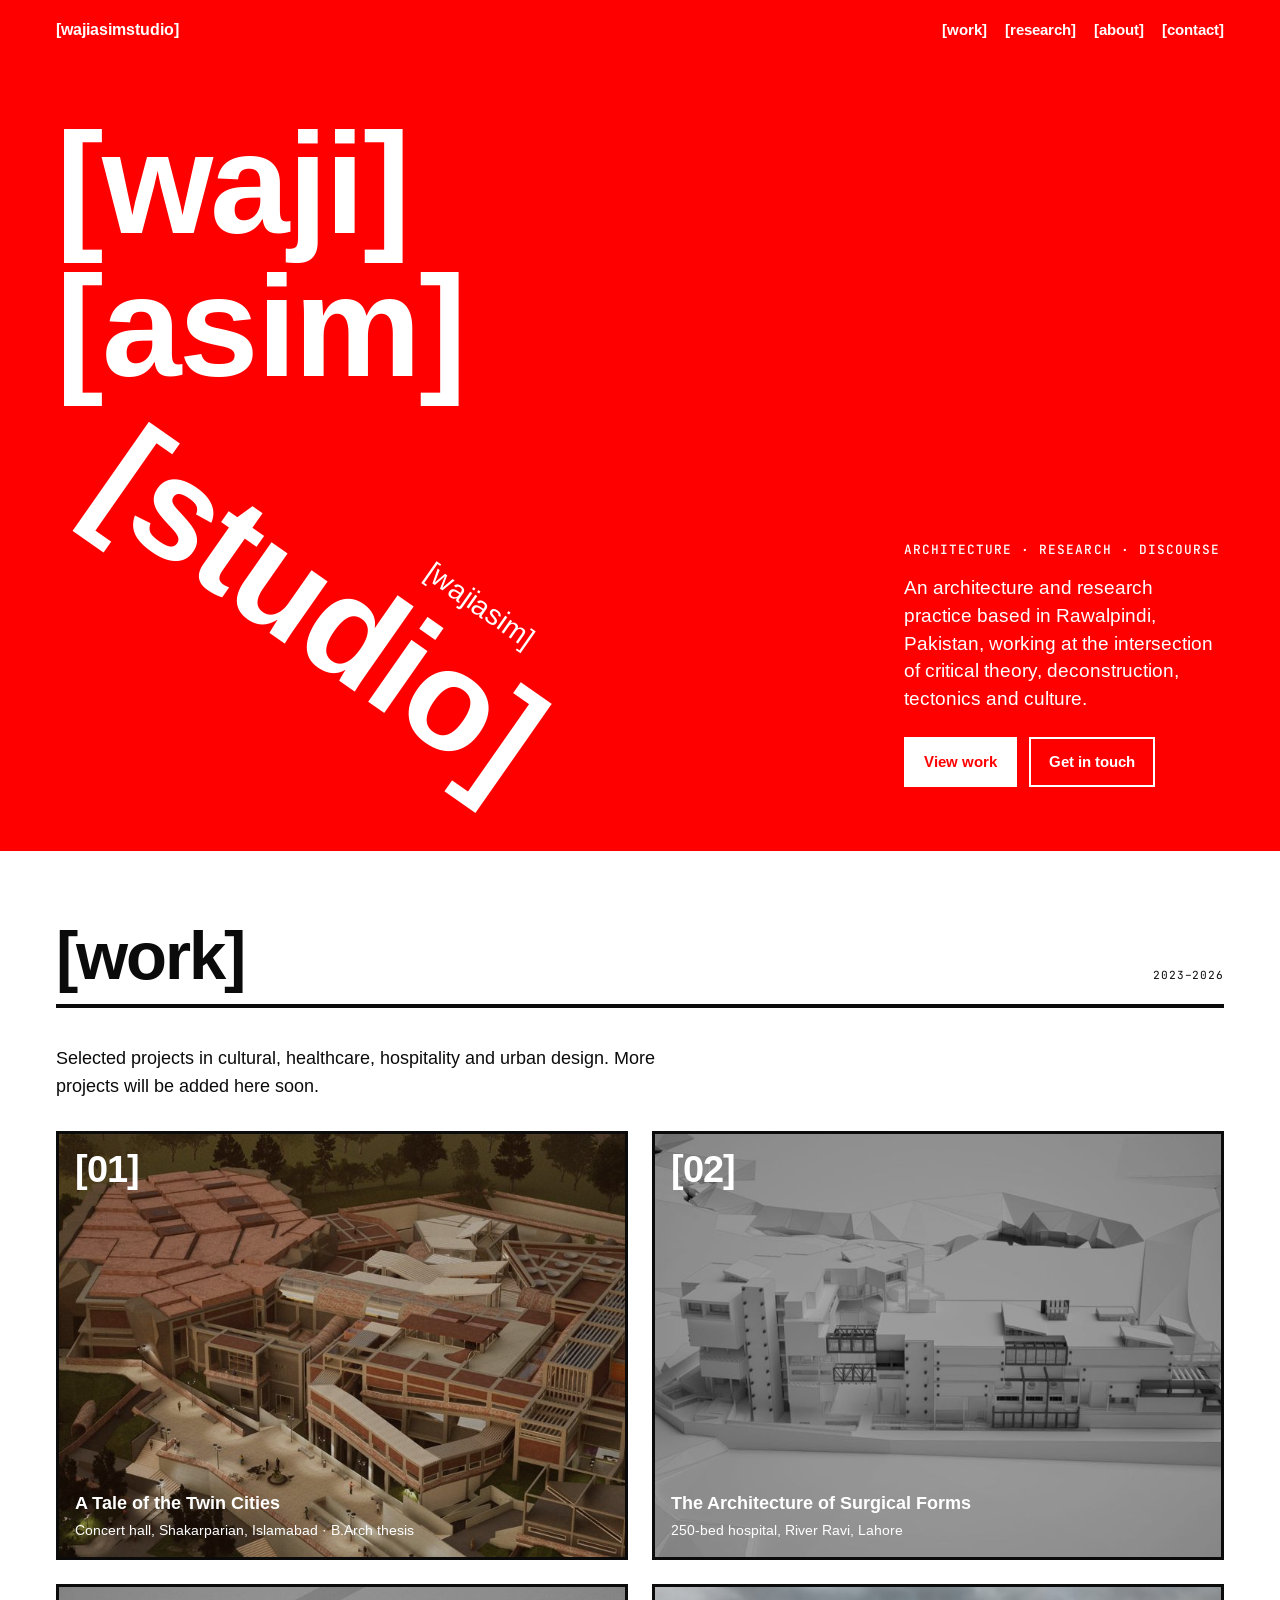
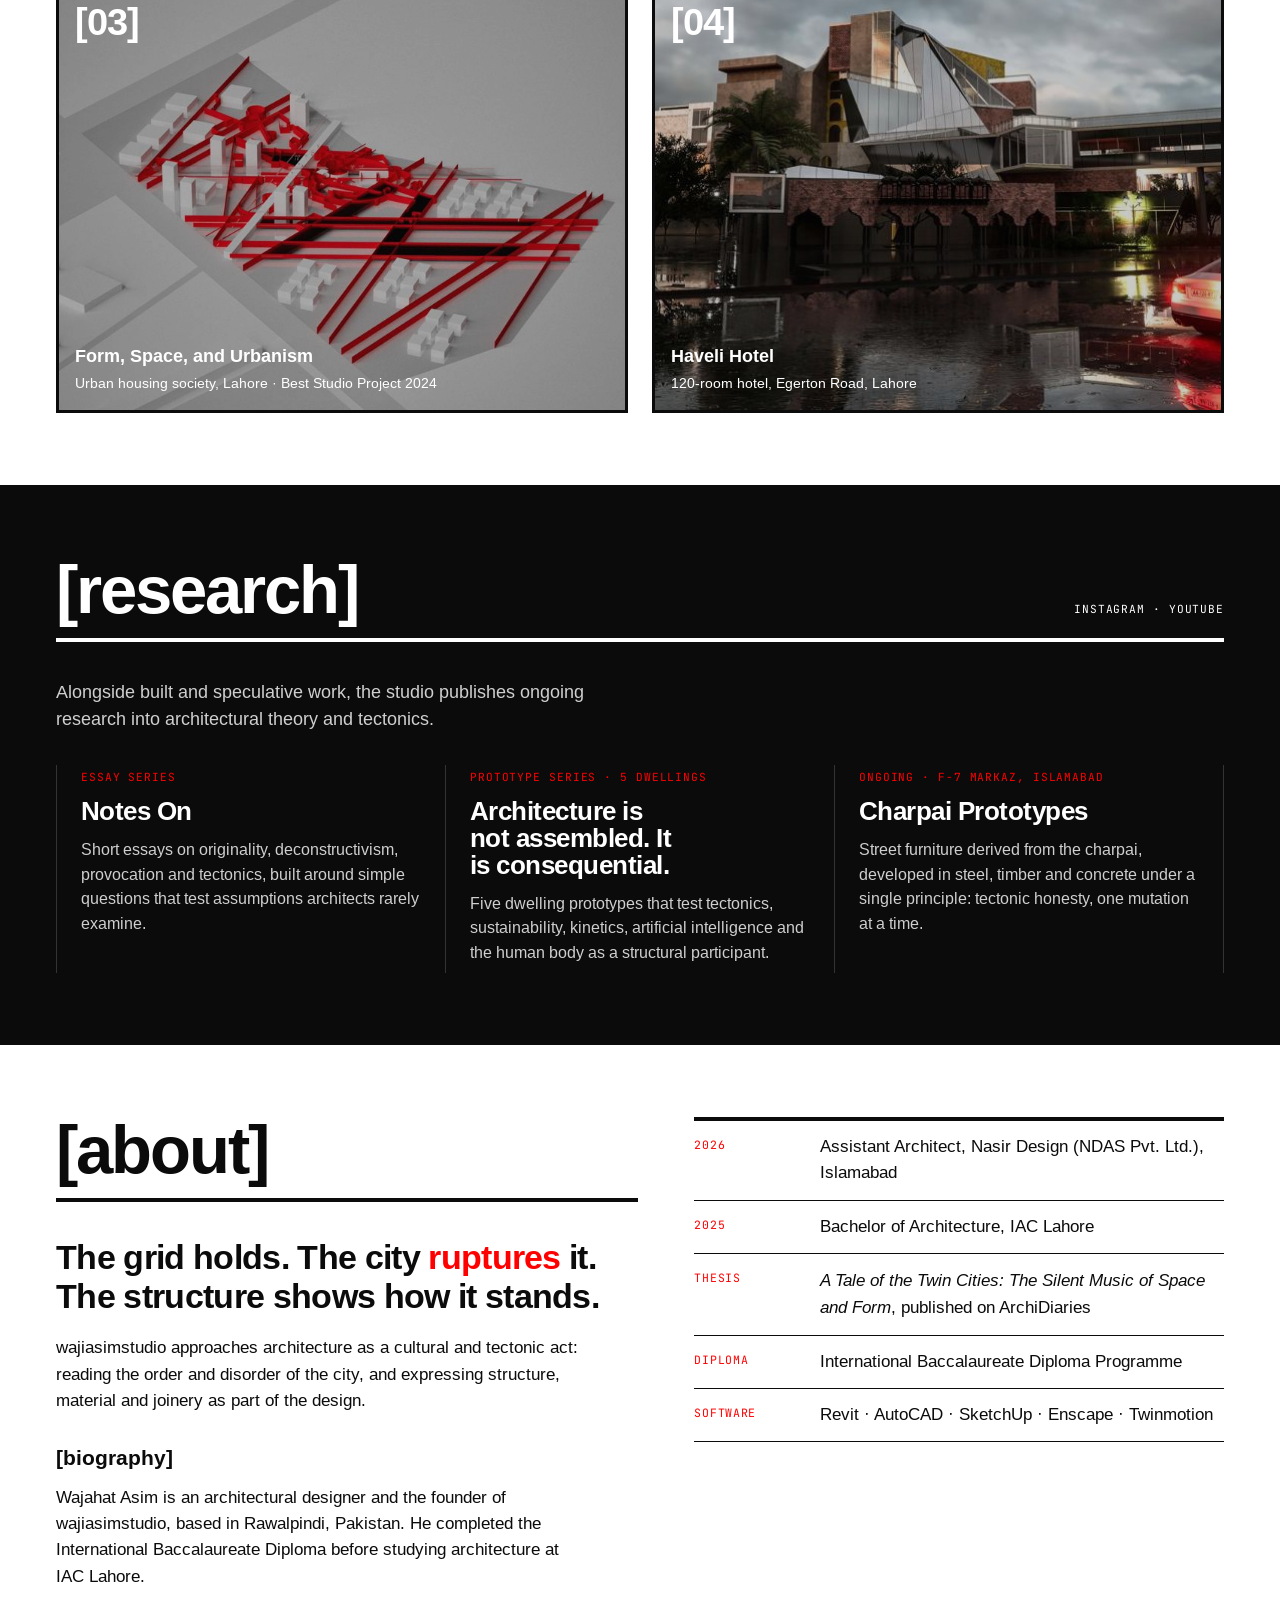
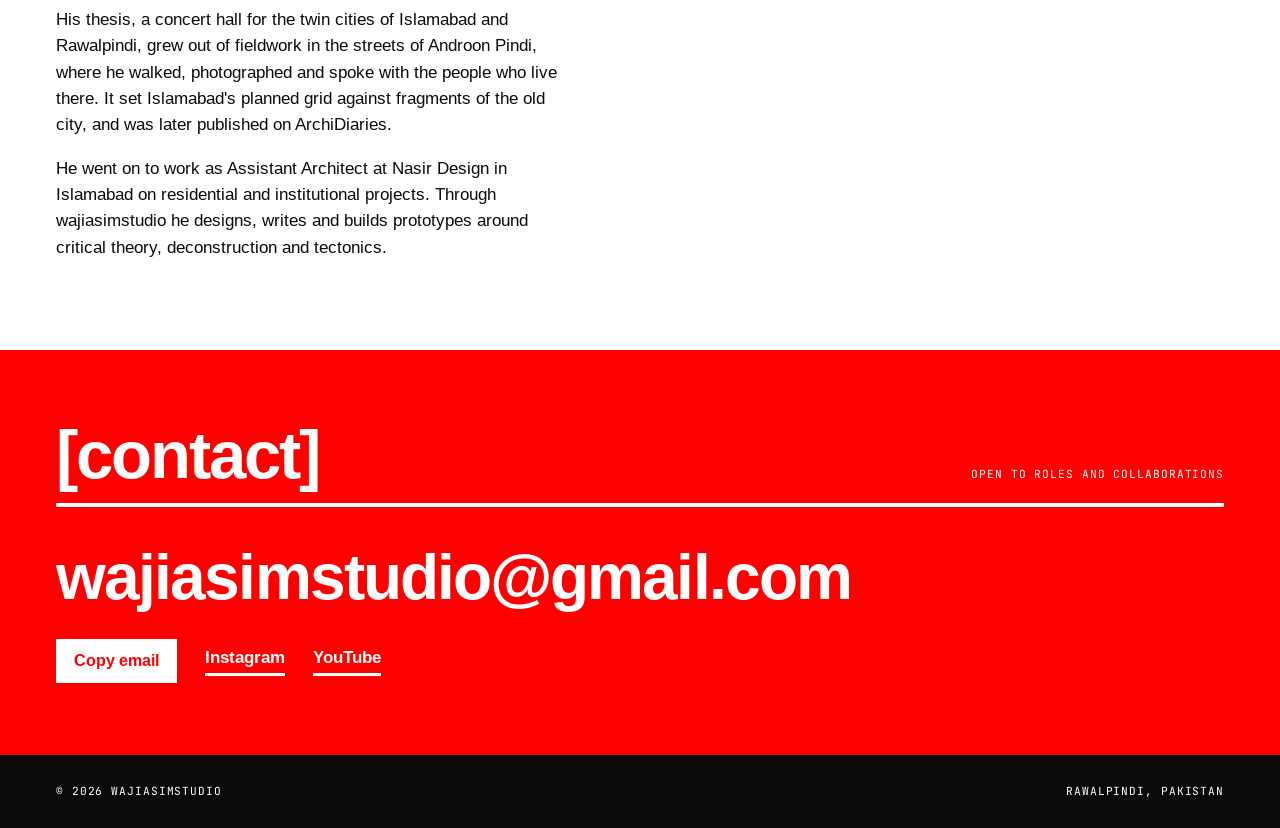
==== index.html @ 410aaf2e "Add hotel project page Co-Authored-By: Claude Opus 5.5 <noreply@anthropic.com> Claude-Session: https" ====
<!doctype html>
<html lang="en">
<head>
<meta charset="utf-8">
<meta name="viewport" content="width=device-width, initial-scale=1, viewport-fit=cover">
<meta name="description" content="wajiasimstudio is an architecture and research practice based in Rawalpindi, Pakistan, founded by architectural designer Wajahat Asim, working with critical theory, deconstruction, tectonics and culture.">
<meta property="og:title" content="wajiasimstudio">
<meta property="og:description" content="Architecture and research practice based in Rawalpindi, Pakistan.">
<link rel="icon" href="data:image/svg+xml,%3Csvg xmlns='http://www.w3.org/2000/svg' viewBox='0 0 64 64'%3E%3Ccircle cx='32' cy='32' r='32' fill='%23ff0000'/%3E%3Ctext x='32' y='41' font-family='Arial' font-weight='700' font-size='22' fill='white' text-anchor='middle'%3E[w]%3C/text%3E%3C/svg%3E">
<title>wajiasimstudio</title>
<link rel="preconnect" href="https://fonts.googleapis.com">
<link rel="preconnect" href="https://fonts.gstatic.com" crossorigin>
<link rel="stylesheet" href="https://fonts.googleapis.com/css2?family=Arimo:wght@400;700&family=JetBrains+Mono:wght@400;500&display=swap">
<style>
/* layout: the logo as a system — stacked bracketed words on solid red, one element rotated off the grid; white and black bands alternate below */
:root{
  --red:#ff0000; --white:#ffffff; --black:#0b0b0b; --grey:#6b6b6b; --line:#0b0b0b;
  --display:"Arimo","Helvetica Neue",Helvetica,Arial,sans-serif;
  --body:"Arimo","Helvetica Neue",Helvetica,Arial,sans-serif;
  --mono:"JetBrains Mono",ui-monospace,Menlo,Consolas,monospace;
  --tilt:38deg;
  color-scheme:light;
}
*{box-sizing:border-box}
html{scroll-behavior:smooth;background:var(--red)}
@media (prefers-reduced-motion:reduce){html{scroll-behavior:auto}}
body{background:var(--white);color:var(--black);font-family:var(--body);font-size:1.0625rem;line-height:1.55;overflow-x:clip}
.wrap{max-width:1200px;margin:0 auto;padding-left:max(16px,env(safe-area-inset-left,0px));padding-right:max(16px,env(safe-area-inset-right,0px))}
a{color:inherit}
a:focus-visible,button:focus-visible{outline:3px solid var(--black);outline-offset:3px}
.band-red a:focus-visible,.band-black a:focus-visible{outline-color:var(--white)}
.tag{font-family:var(--mono);font-size:.75rem;letter-spacing:.02em}

/* bands */
.band-red{background:var(--red);color:var(--white)}
.band-black{background:var(--black);color:var(--white)}
.band-white{background:var(--white);color:var(--black)}

/* nav */
.bar{display:flex;justify-content:space-between;align-items:center;gap:16px;padding-block:18px;flex-wrap:wrap}
.bar .mark{font-family:var(--display);font-weight:700;font-size:1rem;text-decoration:none}
nav{display:flex;gap:18px;flex-wrap:wrap}
nav a{font-family:var(--display);font-weight:700;font-size:.95rem;text-decoration:none}
nav a:hover{color:var(--black)}

/* hero = the logo, enlarged */
.hero{position:relative;padding-block:48px 40px;overflow:hidden}
.logo{margin:0;line-height:0}
.logo svg{width:clamp(240px,40vw,500px);height:auto;max-width:100%;display:block;overflow:visible}
.logo text{font-family:var(--display);font-weight:700;fill:var(--white)}
.logo .s{font-weight:400}
.logo .small{position:absolute;font-family:var(--display);font-weight:400;font-size:clamp(.8rem,2.2vw,1.4rem);letter-spacing:0;transform:rotate(var(--tilt));transform-origin:left top}
.hero-grid{display:grid;grid-template-columns:minmax(0,1fr) minmax(0,320px);gap:40px;align-items:end}
.hero-copy{font-size:1.15rem;line-height:1.45;max-width:30ch;padding-bottom:24px}
.hero-copy b{display:block;font-size:.8rem;font-family:var(--mono);font-weight:500;margin-bottom:12px}

/* section heads */
section{padding-block:72px}
.head{display:flex;justify-content:space-between;align-items:baseline;gap:16px;flex-wrap:wrap;border-bottom:4px solid currentColor;padding-bottom:14px;margin-bottom:36px}
.head h2{font-family:var(--display);font-weight:700;font-size:clamp(2.2rem,6vw,4.2rem);line-height:1;letter-spacing:-.03em;margin:0}
.head h2 em{font-style:normal;color:var(--red)}

/* work slots */
.slots{display:grid;grid-template-columns:repeat(2,minmax(0,1fr));gap:24px}
.slot{aspect-ratio:4/3;max-width:100%;border:3px solid var(--black);display:flex;flex-direction:column;justify-content:space-between;padding:16px;position:relative;overflow:hidden}
.slot .n{font-family:var(--display);font-weight:700;font-size:2.4rem;line-height:1;letter-spacing:-.03em}
.slot .r{position:absolute;right:-30px;top:40%;transform:rotate(var(--tilt));font-family:var(--display);font-weight:700;color:var(--red);font-size:1.4rem;white-space:nowrap}
.slot:hover{background:var(--red);color:var(--white);border-color:var(--red)}
.slot:hover .r{color:var(--white)}

/* research */
.notes{display:grid;grid-template-columns:repeat(3,minmax(0,1fr));gap:0;border-left:1px solid #333}
.note{padding:4px 24px 8px;border-right:1px solid #333;display:flex;flex-direction:column;gap:12px;min-width:0}
.note .tag{color:var(--red)}
.note h3{font-family:var(--display);font-weight:700;font-size:1.6rem;line-height:1.05;letter-spacing:-.02em;margin:0;text-wrap:balance}
.note p{margin:0;color:#cfcfcf;font-size:1rem;max-width:40ch}

/* about */
.about{display:grid;grid-template-columns:minmax(0,1.1fr) minmax(0,1fr);gap:56px}
.about .lead{font-family:var(--display);font-weight:700;font-size:clamp(1.5rem,3vw,2.1rem);line-height:1.15;letter-spacing:-.02em;margin:0 0 20px;text-wrap:balance}
.about .lead em{font-style:normal;color:var(--red)}
.about p{margin:0 0 1em;max-width:58ch}
.cv{border-top:4px solid var(--black)}
.side{display:flex;flex-direction:column;gap:32px;min-width:0}
.portrait{margin:0;position:relative;aspect-ratio:4/5;max-width:100%;background:#e9e9e9;border:3px solid var(--black);overflow:hidden;display:flex;align-items:flex-end;padding:14px}
.portrait img{position:absolute;inset:0;width:100%;height:100%;object-fit:cover;filter:grayscale(1) contrast(1.08)}
.portrait figcaption{position:relative;font-family:var(--display);font-weight:700;background:var(--red);color:var(--white);padding:4px 8px}
.bio h3{font-family:var(--display);font-weight:700;font-size:1.3rem;margin:28px 0 10px}
.cv div{display:grid;grid-template-columns:110px minmax(0,1fr);gap:16px;padding-block:13px;border-bottom:1px solid var(--black)}
.cv span:first-child{font-family:var(--mono);font-size:.78rem;color:var(--red);padding-top:2px;font-variant-numeric:tabular-nums}

/* contact */
.email{display:block;font-family:var(--display);font-weight:700;font-size:clamp(1.5rem,5.4vw,4rem);letter-spacing:-.03em;line-height:1.05;overflow-wrap:anywhere;user-select:all;margin-bottom:28px}
.row{display:flex;flex-wrap:wrap;gap:16px 28px;align-items:center}
button.copy{font-family:var(--display);font-weight:700;font-size:1rem;background:var(--white);color:var(--red);border:0;padding:12px 18px;cursor:pointer}
button.copy:hover{background:var(--black);color:var(--white)}
.row a{font-family:var(--display);font-weight:700;font-size:1.05rem;text-decoration:none;border-bottom:3px solid var(--white);padding-bottom:2px}
.row a:hover{border-color:var(--black)}

footer{padding-block:28px}
footer .wrap{display:flex;justify-content:space-between;gap:16px;flex-wrap:wrap}

@media (max-width:820px){
  .hero{padding-block:32px 32px}
  .hero-grid{grid-template-columns:1fr;gap:56px}
  .slots,.notes,.about{grid-template-columns:1fr}
  .notes{border-left:0}
  .note{border-right:0;border-top:1px solid #333;padding:22px 0}
  section{padding-block:56px}
}

/* professional pass */
.tag{text-transform:uppercase;letter-spacing:.08em;font-size:.7rem}
.hero-copy{font-size:1.2rem;max-width:32ch}
.hero-copy b{margin-bottom:14px}
.cta{display:flex;gap:12px;flex-wrap:wrap;margin-top:24px}
.btn{font-family:var(--display);font-weight:700;font-size:.95rem;text-decoration:none;padding:12px 18px;border:2px solid var(--white)}
.btn.solid{background:var(--white);color:var(--red)}
.btn:hover{background:var(--black);border-color:var(--black);color:var(--white)}
.slot .t{font-family:var(--display);font-weight:700;font-size:1.1rem}
.intro{max-width:60ch;margin:0 0 32px;font-size:1.1rem}
.band-black .intro{color:#cfcfcf}
.cv span:first-child{text-transform:uppercase;letter-spacing:.06em;font-size:.72rem}
.slot.proj{text-decoration:none;color:var(--white);border-color:var(--black);background:var(--black)}
.slot.proj img{position:absolute;inset:0;width:100%;height:100%;object-fit:cover;opacity:.78;transition:opacity .2s}
.slot.proj .n,.slot.proj .t{position:relative}
.slot.proj .t small{display:block;font-weight:400;font-size:.85rem;margin-top:4px}
.slot.proj:hover{background:var(--red);border-color:var(--red)}
.slot.proj:hover img{opacity:.35}
</style>
<style>body{margin:0}</style>
</head>
<body>


<div class="band-red">
  <div class="wrap bar">
    <a class="mark" href="#top">[wajiasimstudio]</a>
    <nav>
      <a href="#work">[work]</a>
      <a href="#research">[research]</a>
      <a href="#about">[about]</a>
      <a href="#contact">[contact]</a>
    </nav>
  </div>

  <header class="wrap hero" id="top">
    <div class="hero-grid">
      <h1 class="logo" aria-label="wajiasimstudio">
        <svg viewBox="0 0 420 590" aria-hidden="true">
          <text x="0" y="104" font-size="120" letter-spacing="-2">[waji]</text>
          <text x="0" y="224" font-size="120" letter-spacing="-2">[asim]</text>
          <g transform="translate(80 248) rotate(35)">
            <text x="0" y="100" font-size="120" letter-spacing="-2">[studio]</text>
            <text class="s" x="270" y="-12" font-size="24">[wajiasim]</text>
          </g>
        </svg>
      </h1>
      <div class="hero-copy">
        <b class="tag">Architecture · Research · Discourse</b>
        An architecture and research practice based in Rawalpindi, Pakistan, working at the intersection of critical theory, deconstruction, tectonics and culture.
        <div class="cta">
          <a class="btn solid" href="#work">View work</a>
          <a class="btn" href="#contact">Get in touch</a>
        </div>
      </div>
    </div>
  </header>
</div>

<main>
  <section id="work" class="band-white">
    <div class="wrap">
      <div class="head"><h2>[work]</h2><span class="tag">2023–2026</span></div>
      <p class="intro">Selected projects in cultural, healthcare, hospitality and urban design. More projects will be added here soon.</p>
      <div class="slots">
        <a class="slot proj" href="concert-hall/"><img src="concert-hall/img/thumb.jpg" alt="" loading="lazy"><span class="n">[01]</span><span class="t">A Tale of the Twin Cities<small>Concert hall, Shakarparian, Islamabad · B.Arch thesis</small></span></a>
        <a class="slot proj" href="hospital/"><img src="hospital/img/thumb.jpg" alt="" loading="lazy"><span class="n">[02]</span><span class="t">The Architecture of Surgical Forms<small>250-bed hospital, River Ravi, Lahore</small></span></a>
        <a class="slot proj" href="urban/"><img src="urban/img/thumb.jpg" alt="" loading="lazy"><span class="n">[03]</span><span class="t">Form, Space, and Urbanism<small>Urban housing society, Lahore · Best Studio Project 2024</small></span></a>
        <a class="slot proj" href="hotel/"><img src="hotel/img/thumb.jpg" alt="" loading="lazy"><span class="n">[04]</span><span class="t">Haveli Hotel<small>120-room hotel, Egerton Road, Lahore</small></span></a>
      </div>
    </div>
  </section>

  <section id="research" class="band-black">
    <div class="wrap">
      <div class="head"><h2>[research]</h2><span class="tag">Instagram · YouTube</span></div>
      <p class="intro">Alongside built and speculative work, the studio publishes ongoing research into architectural theory and tectonics.</p>
      <div class="notes">
        <div class="note">
          <span class="tag">Essay series</span>
          <h3>Notes On</h3>
          <p>Short essays on originality, deconstructivism, provocation and tectonics, built around simple questions that test assumptions architects rarely examine.</p>
        </div>
        <div class="note">
          <span class="tag">Prototype series · 5 dwellings</span>
          <h3>Architecture is not assembled. It is consequential.</h3>
          <p>Five dwelling prototypes that test tectonics, sustainability, kinetics, artificial intelligence and the human body as a structural participant.</p>
        </div>
        <div class="note">
          <span class="tag">Ongoing · F-7 Markaz, Islamabad</span>
          <h3>Charpai Prototypes</h3>
          <p>Street furniture derived from the charpai, developed in steel, timber and concrete under a single principle: tectonic honesty, one mutation at a time.</p>
        </div>
      </div>
    </div>
  </section>

  <section id="about" class="band-white">
    <div class="wrap about">
      <div>
        <div class="head"><h2>[about]</h2></div>
        <p class="lead">The grid holds. The city <em>ruptures</em> it. The structure shows how it stands.</p>
        <p>wajiasimstudio approaches architecture as a cultural and tectonic act: reading the order and disorder of the city, and expressing structure, material and joinery as part of the design.</p>
        <div class="bio">
          <h3>[biography]</h3>
          <p>Wajahat Asim is an architectural designer and the founder of wajiasimstudio, based in Rawalpindi, Pakistan. He completed the International Baccalaureate Diploma before studying architecture at IAC Lahore.</p>
          <p>His thesis, a concert hall for the twin cities of Islamabad and Rawalpindi, grew out of fieldwork in the streets of Androon Pindi, where he walked, photographed and spoke with the people who live there. It set Islamabad's planned grid against fragments of the old city, and was later published on ArchiDiaries.</p>
          <p>He went on to work as Assistant Architect at Nasir Design in Islamabad on residential and institutional projects. Through wajiasimstudio he designs, writes and builds prototypes around critical theory, deconstruction and tectonics.</p>
        </div>
      </div>
      <div class="side">
      <div class="cv">
        <div><span>2026</span><span>Assistant Architect, Nasir Design (NDAS Pvt. Ltd.), Islamabad</span></div>
        <div><span>2025</span><span>Bachelor of Architecture, IAC Lahore</span></div>
        <div><span>Thesis</span><span><i>A Tale of the Twin Cities: The Silent Music of Space and Form</i>, published on ArchiDiaries</span></div>
        <div><span>Diploma</span><span>International Baccalaureate Diploma Programme</span></div>
        <div><span>Software</span><span>Revit · AutoCAD · SketchUp · Enscape · Twinmotion</span></div>
      </div>
      </div>
    </div>
  </section>

  <section id="contact" class="band-red">
    <div class="wrap">
      <div class="head"><h2>[contact]</h2><span class="tag">Open to roles and collaborations</span></div>
      <span class="email" id="email">wajiasimstudio@gmail.com</span>
      <div class="row">
        <button class="copy" id="copyBtn" type="button">Copy email</button>
        <a href="https://www.instagram.com/wajiasimstudio" target="_blank" rel="noopener">Instagram</a>
        <a href="https://www.youtube.com/@wajiasimstudio" target="_blank" rel="noopener">YouTube</a>
      </div>
    </div>
  </section>
</main>

<footer class="band-black">
  <div class="wrap"><span class="tag">© 2026 wajiasimstudio</span><span class="tag">Rawalpindi, Pakistan</span></div>
</footer>

<script>
document.getElementById('copyBtn').addEventListener('click', function () {
  var btn = this, el = document.getElementById('email');
  function done(){ btn.textContent = 'Copied'; setTimeout(function(){ btn.textContent = 'Copy email'; }, 1600); }
  function fallback(){
    var r = document.createRange(); r.selectNodeContents(el);
    var s = window.getSelection(); s.removeAllRanges(); s.addRange(r);
    btn.textContent = 'Selected, press copy';
  }
  try { navigator.clipboard.writeText(el.textContent).then(done, fallback); } catch (e) { fallback(); }
});
</script>

</body>
</html>
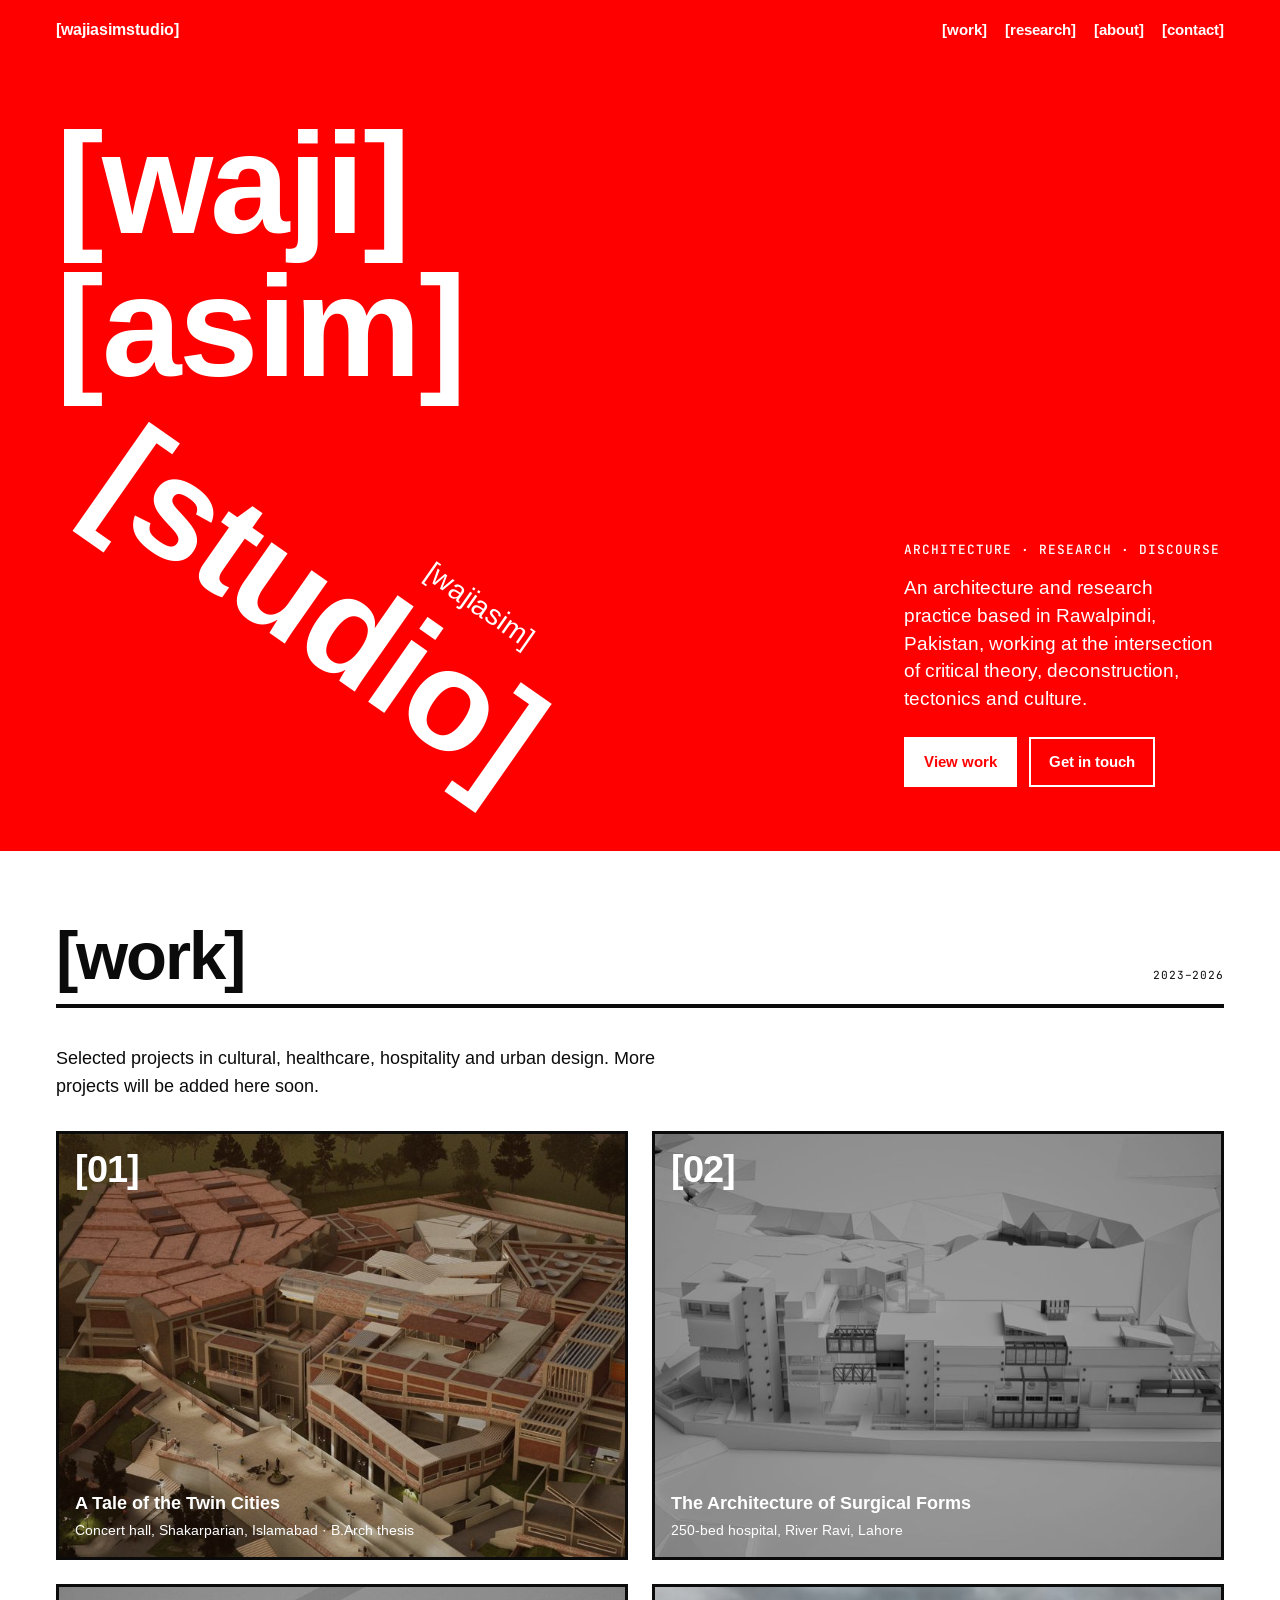
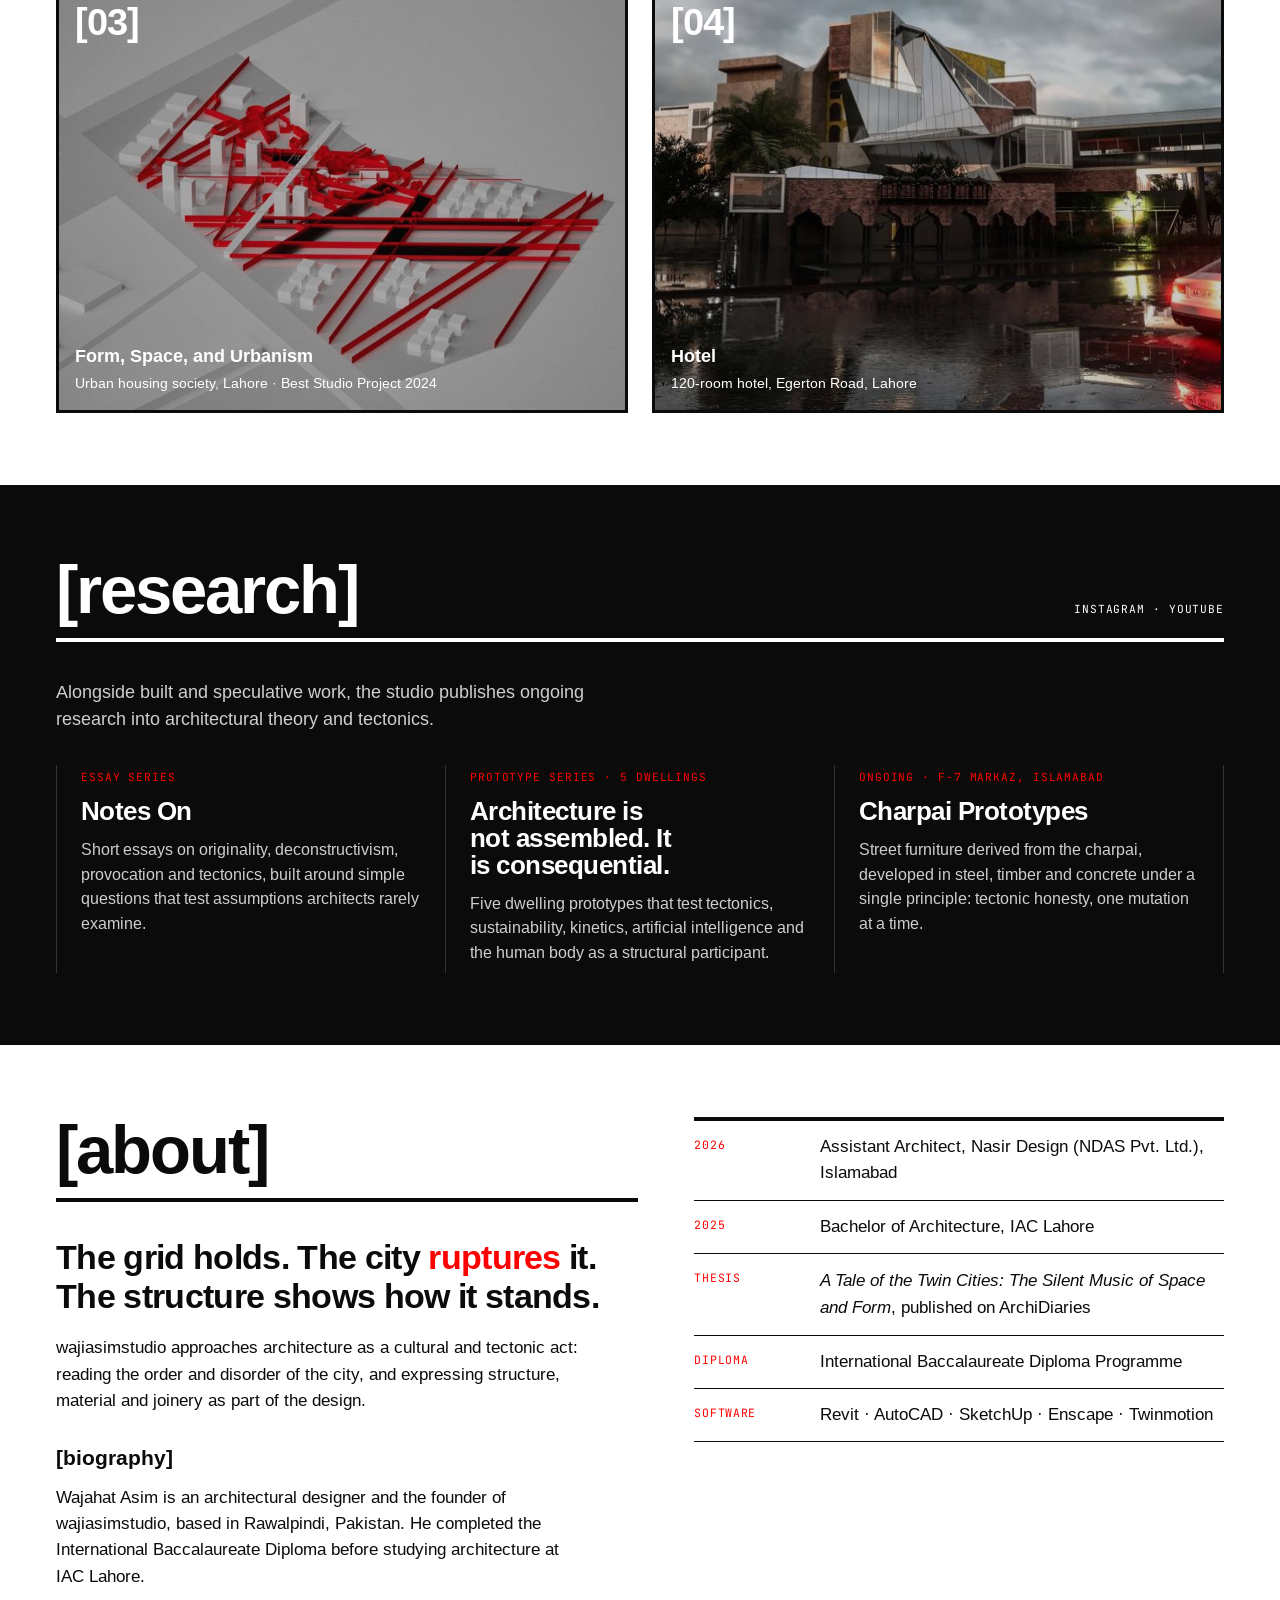
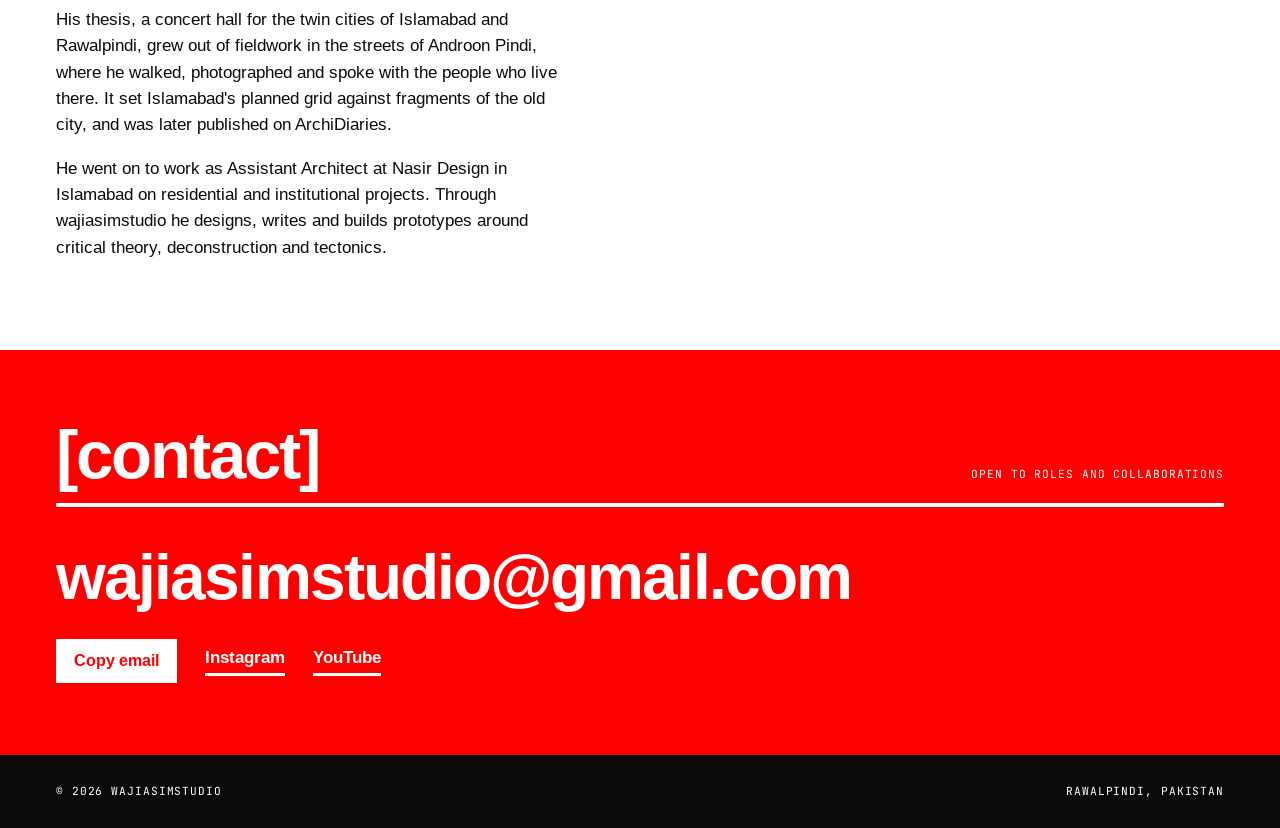
==== commit 661ffd66: "Rename hotel project to Hotel Co-Authored-By: Claude Opus 5.5 <noreply@anthropic.com> Claude-Session" ====
--- a/index.html
+++ b/index.html
@@ -177,7 +177,7 @@
         <a class="slot proj" href="concert-hall/"><img src="concert-hall/img/thumb.jpg" alt="" loading="lazy"><span class="n">[01]</span><span class="t">A Tale of the Twin Cities<small>Concert hall, Shakarparian, Islamabad · B.Arch thesis</small></span></a>
         <a class="slot proj" href="hospital/"><img src="hospital/img/thumb.jpg" alt="" loading="lazy"><span class="n">[02]</span><span class="t">The Architecture of Surgical Forms<small>250-bed hospital, River Ravi, Lahore</small></span></a>
         <a class="slot proj" href="urban/"><img src="urban/img/thumb.jpg" alt="" loading="lazy"><span class="n">[03]</span><span class="t">Form, Space, and Urbanism<small>Urban housing society, Lahore · Best Studio Project 2024</small></span></a>
-        <a class="slot proj" href="hotel/"><img src="hotel/img/thumb.jpg" alt="" loading="lazy"><span class="n">[04]</span><span class="t">Haveli Hotel<small>120-room hotel, Egerton Road, Lahore</small></span></a>
+        <a class="slot proj" href="hotel/"><img src="hotel/img/thumb.jpg" alt="" loading="lazy"><span class="n">[04]</span><span class="t">Hotel<small>120-room hotel, Egerton Road, Lahore</small></span></a>
       </div>
     </div>
   </section>
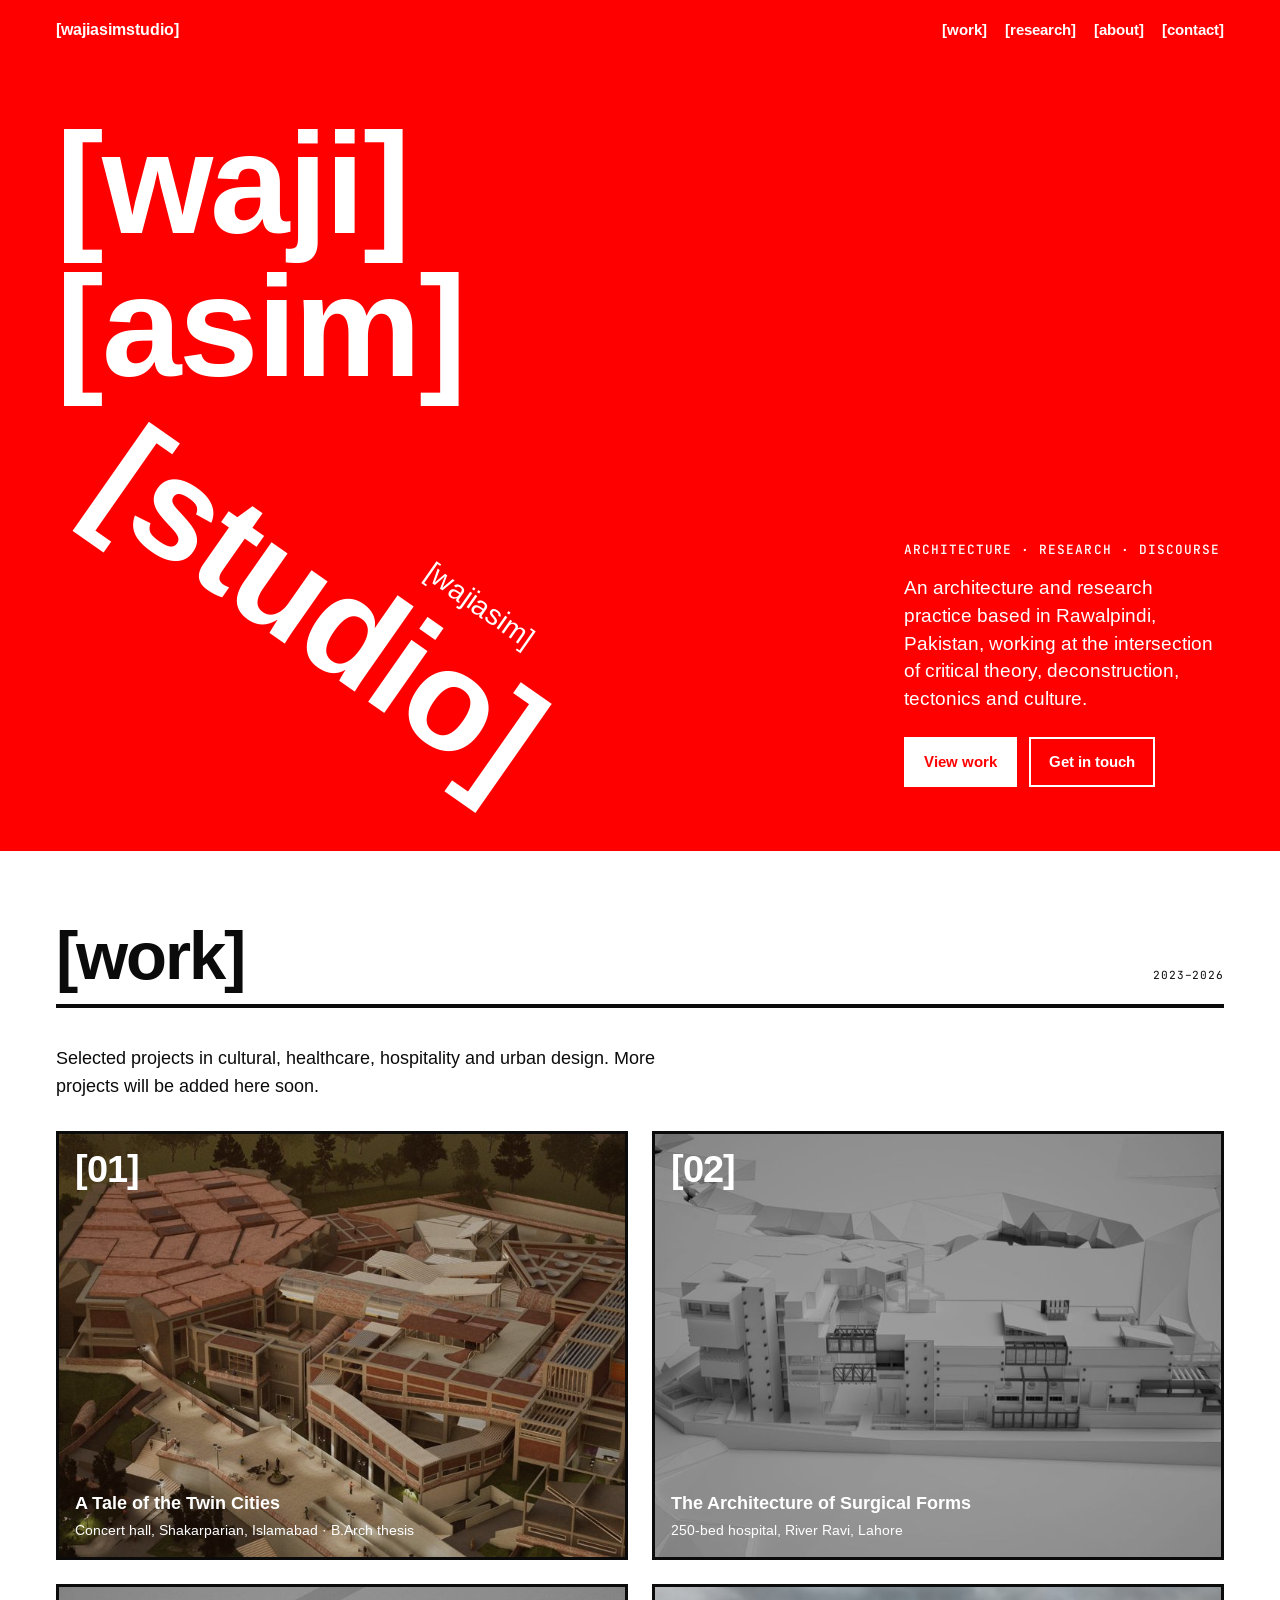
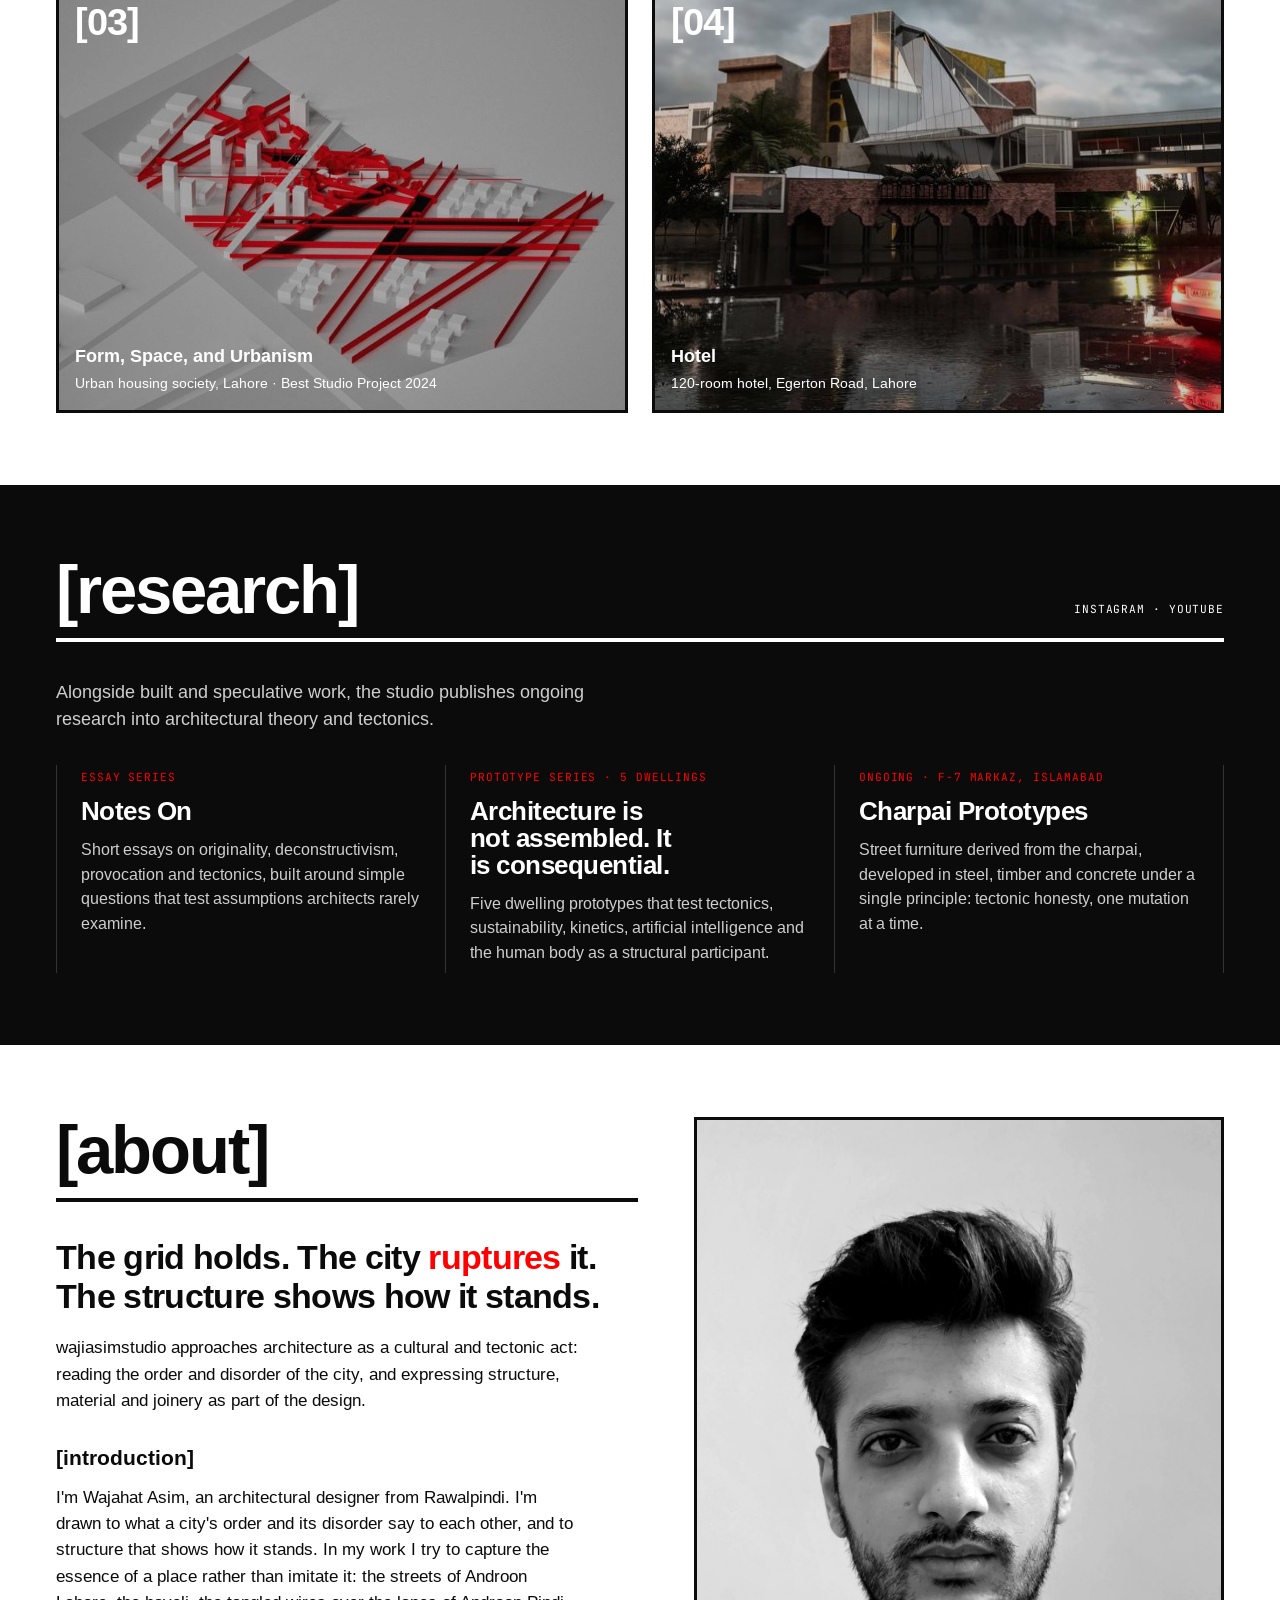
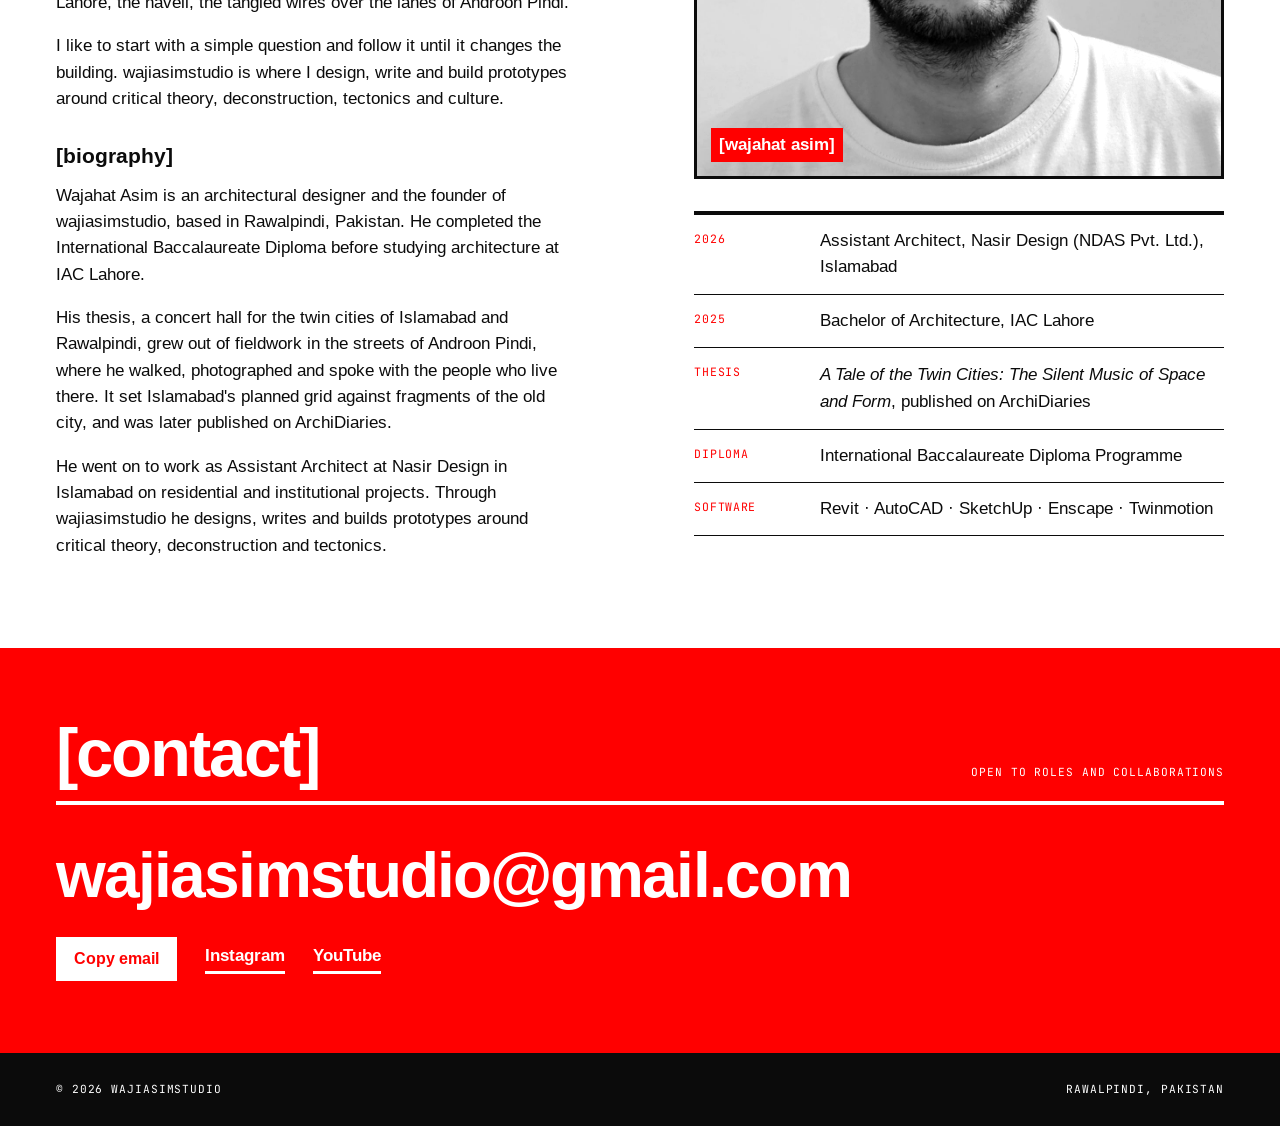
==== commit 992f914e: "Add portrait and introduction to about section Co-Authored-By: Claude Opus 5.5 <noreply@anthropic.co" ====
--- a/index.html
+++ b/index.html
@@ -85,7 +85,7 @@
 .portrait{margin:0;position:relative;aspect-ratio:4/5;max-width:100%;background:#e9e9e9;border:3px solid var(--black);overflow:hidden;display:flex;align-items:flex-end;padding:14px}
 .portrait img{position:absolute;inset:0;width:100%;height:100%;object-fit:cover;filter:grayscale(1) contrast(1.08)}
 .portrait figcaption{position:relative;font-family:var(--display);font-weight:700;background:var(--red);color:var(--white);padding:4px 8px}
-.bio h3{font-family:var(--display);font-weight:700;font-size:1.3rem;margin:28px 0 10px}
+.hello h3,.bio h3{font-family:var(--display);font-weight:700;font-size:1.3rem;margin:28px 0 10px}
 .cv div{display:grid;grid-template-columns:110px minmax(0,1fr);gap:16px;padding-block:13px;border-bottom:1px solid var(--black)}
 .cv span:first-child{font-family:var(--mono);font-size:.78rem;color:var(--red);padding-top:2px;font-variant-numeric:tabular-nums}
 
@@ -212,6 +212,11 @@
         <div class="head"><h2>[about]</h2></div>
         <p class="lead">The grid holds. The city <em>ruptures</em> it. The structure shows how it stands.</p>
         <p>wajiasimstudio approaches architecture as a cultural and tectonic act: reading the order and disorder of the city, and expressing structure, material and joinery as part of the design.</p>
+        <div class="hello">
+          <h3>[introduction]</h3>
+          <p>I'm Wajahat Asim, an architectural designer from Rawalpindi. I'm drawn to what a city's order and its disorder say to each other, and to structure that shows how it stands. In my work I try to capture the essence of a place rather than imitate it: the streets of Androon Lahore, the haveli, the tangled wires over the lanes of Androon Pindi.</p>
+          <p>I like to start with a simple question and follow it until it changes the building. wajiasimstudio is where I design, write and build prototypes around critical theory, deconstruction, tectonics and culture.</p>
+        </div>
         <div class="bio">
           <h3>[biography]</h3>
           <p>Wajahat Asim is an architectural designer and the founder of wajiasimstudio, based in Rawalpindi, Pakistan. He completed the International Baccalaureate Diploma before studying architecture at IAC Lahore.</p>
@@ -220,6 +225,7 @@
         </div>
       </div>
       <div class="side">
+      <figure class="portrait"><img src="img/portrait.jpg" width="1200" height="1500" alt="Portrait of Wajahat Asim" loading="lazy"><figcaption>[wajahat asim]</figcaption></figure>
       <div class="cv">
         <div><span>2026</span><span>Assistant Architect, Nasir Design (NDAS Pvt. Ltd.), Islamabad</span></div>
         <div><span>2025</span><span>Bachelor of Architecture, IAC Lahore</span></div>
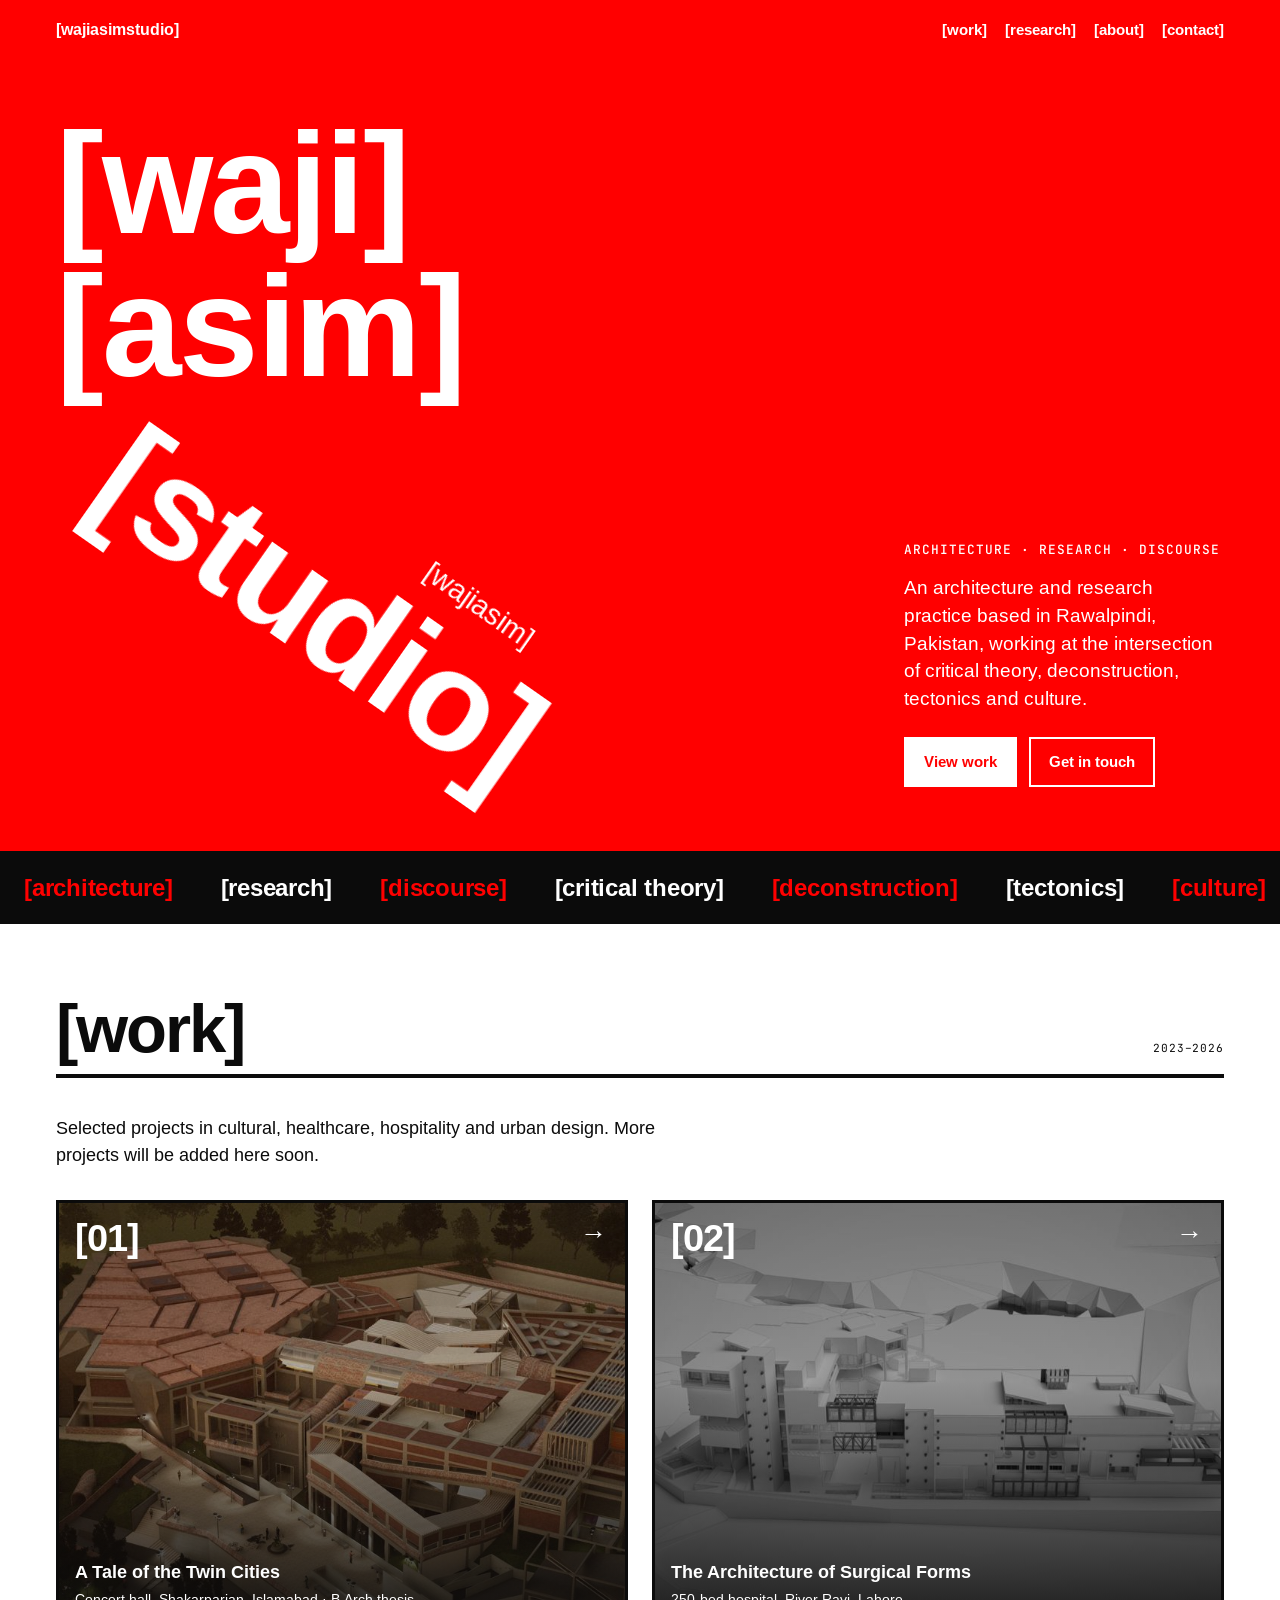
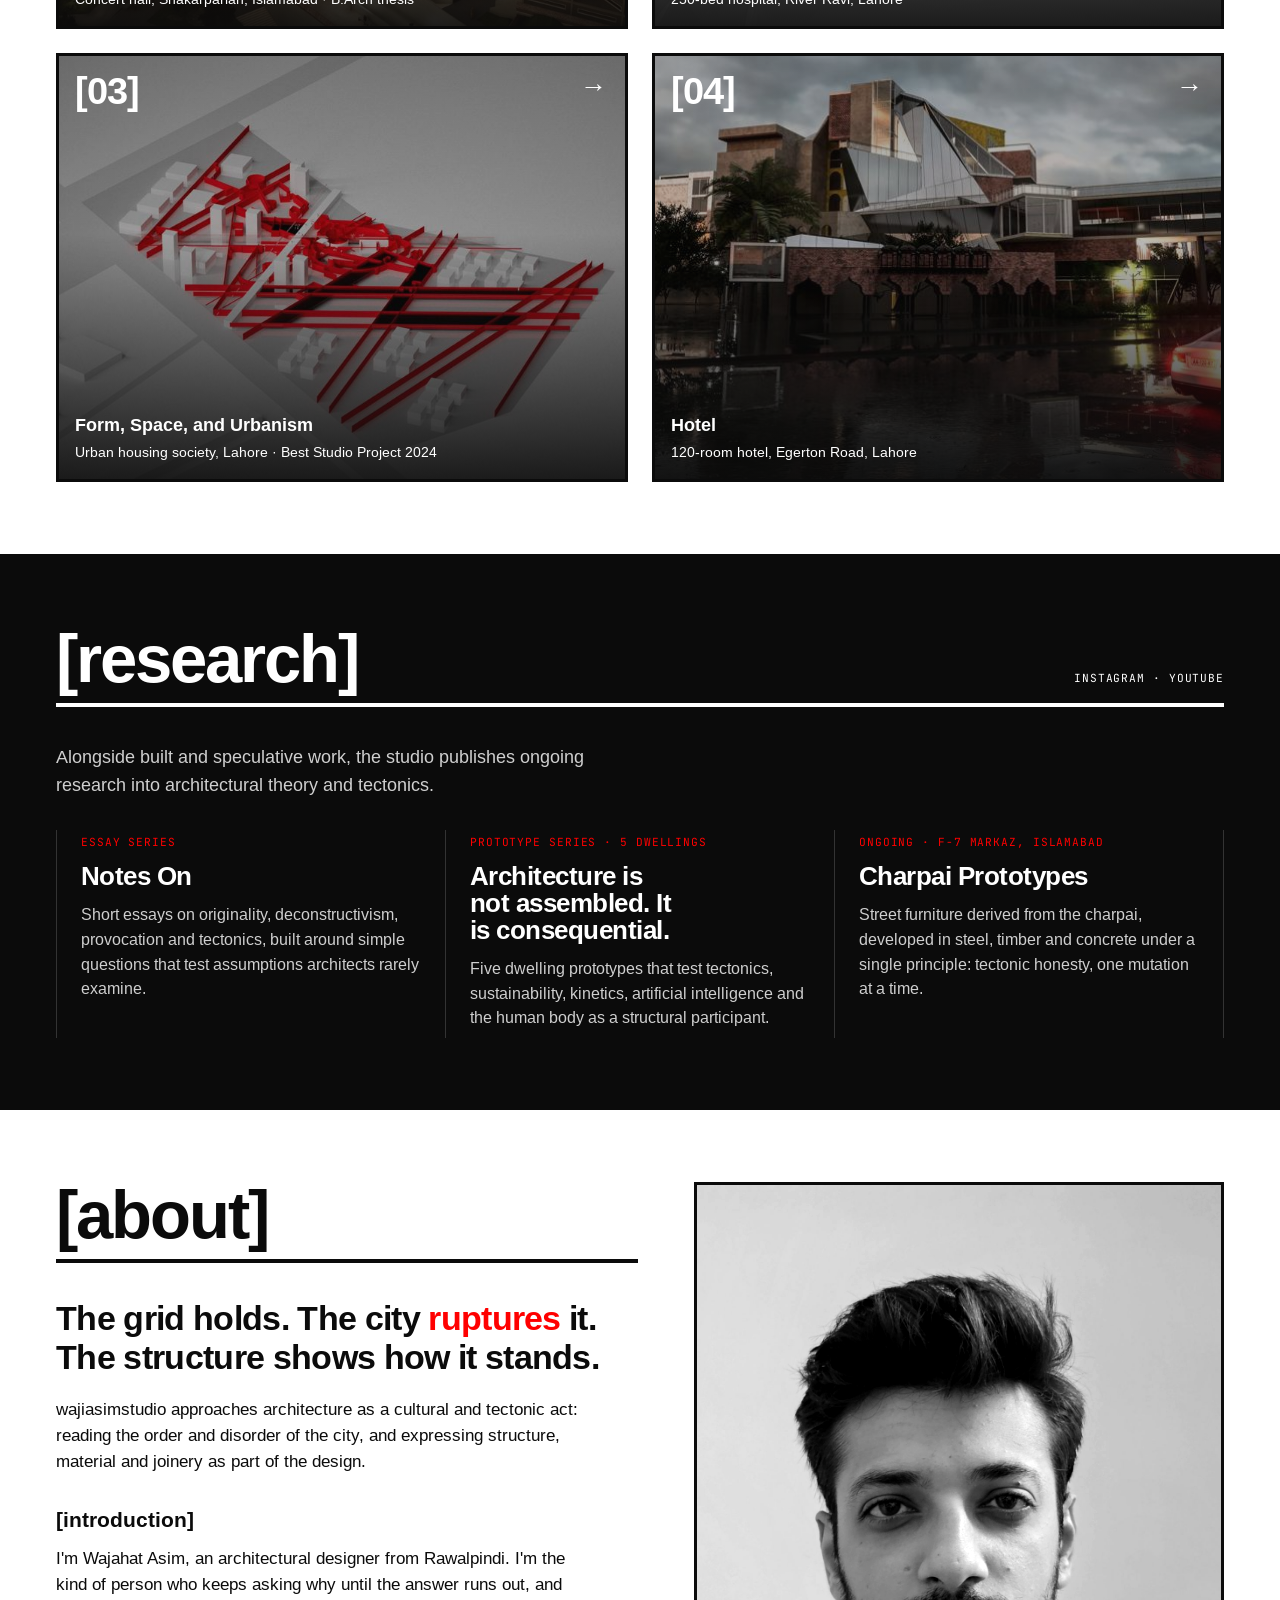
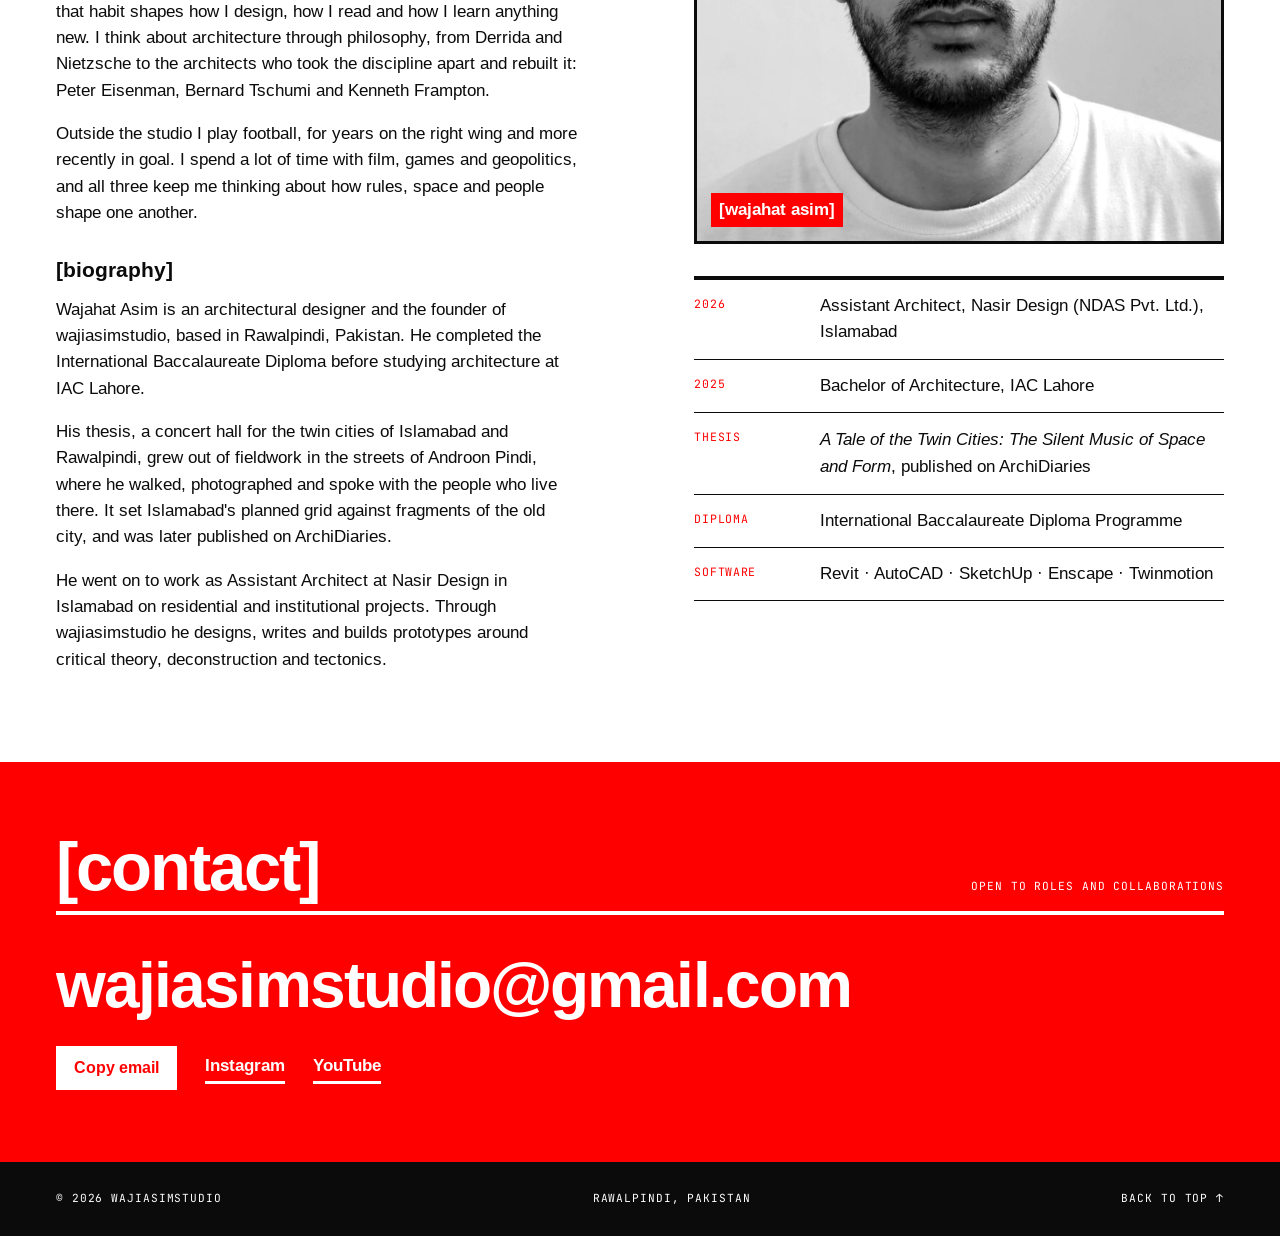
==== commit d22c9df7: "Personal introduction and premium motion pass: sticky bar, reveals, ticker, card hovers, cursor labe" ====
--- a/index.html
+++ b/index.html
@@ -125,15 +125,60 @@
 .slot.proj img{position:absolute;inset:0;width:100%;height:100%;object-fit:cover;opacity:.78;transition:opacity .2s}
 .slot.proj .n,.slot.proj .t{position:relative}
 .slot.proj .t small{display:block;font-weight:400;font-size:.85rem;margin-top:4px}
-.slot.proj:hover{background:var(--red);border-color:var(--red)}
-.slot.proj:hover img{opacity:.35}
+
+/* premium pass */
+.topbar{position:sticky;top:0;z-index:40}
+html{scroll-padding-top:56px}
+@media (max-width:820px){html{scroll-padding-top:92px}}
+.topbar .bar{transition:padding .35s cubic-bezier(.2,.7,.2,1)}
+html.scrolled .topbar .bar{padding-block:12px}
+.logo .st{transform-box:view-box;transform-origin:0 0;transform:translate(80px,248px) rotate(35deg)}
+@media (prefers-reduced-motion:no-preference){
+  .logo .l1,.logo .l2{animation:up 1s cubic-bezier(.2,.7,.2,1) both}
+  .logo .l2{animation-delay:.12s}
+  .logo .st{animation:swing 1.4s cubic-bezier(.3,1.35,.4,1) .35s both}
+  .hero-copy{animation:up 1s cubic-bezier(.2,.7,.2,1) .55s both}
+}
+@keyframes up{from{opacity:0;transform:translateY(32px)}}
+@keyframes swing{from{opacity:0;transform:translate(80px,248px) rotate(0deg)}}
+.btn{transition:background .3s,color .3s,border-color .3s}
+.ticker{background:var(--black);color:var(--white);overflow:hidden}
+.ticker div{display:flex;width:max-content;animation:tk 48s linear infinite}
+.ticker span{font-family:var(--display);font-weight:700;font-size:clamp(1.05rem,2.2vw,1.5rem);letter-spacing:-.01em;padding:18px 24px;white-space:nowrap}
+.ticker span:nth-child(odd){color:var(--red)}
+@keyframes tk{to{transform:translateX(-50%)}}
+@media (prefers-reduced-motion:reduce){.ticker div{animation:none}}
+.head{border-bottom:0;position:relative}
+.head::after{content:"";position:absolute;left:0;right:0;bottom:0;height:4px;background:currentColor;transform-origin:left;transition:transform 1.2s cubic-bezier(.7,0,.2,1) .1s}
+html.js .head.rv:not(.in)::after{transform:scaleX(0)}
+.slot{transition:border-color .3s}
+.slot.proj{isolation:isolate}
+.slot.proj img{opacity:.82;transition:transform 1.3s cubic-bezier(.2,.7,.2,1),opacity .6s}
+.slot.proj::before{content:"";position:absolute;inset:0;z-index:1;background:linear-gradient(to top,rgba(11,11,11,.88),rgba(11,11,11,.1) 58%,rgba(11,11,11,.25))}
+.slot.proj::after{content:"";position:absolute;left:0;right:0;bottom:0;height:6px;background:var(--red);z-index:2;transform:scaleX(0);transform-origin:left;transition:transform .7s cubic-bezier(.7,0,.2,1)}
+.slot.proj .n,.slot.proj .t{z-index:2}
+.slot.proj .t{transition:transform .6s cubic-bezier(.2,.7,.2,1)}
+.slot.proj .arr{position:absolute;top:14px;right:18px;z-index:2;font-family:var(--display);font-weight:700;font-size:1.7rem;line-height:1;transition:transform .6s cubic-bezier(.2,.7,.2,1)}
+.slot.proj:hover img,.slot.proj:focus-visible img{transform:scale(1.06);opacity:1}
+.slot.proj:hover::after,.slot.proj:focus-visible::after{transform:scaleX(1)}
+.slot.proj:hover .t{transform:translateY(-8px)}
+.slot.proj:hover .arr{transform:rotate(-45deg)}
+.portrait img{transition:transform 1.4s cubic-bezier(.2,.7,.2,1)}
+.portrait:hover img{transform:scale(1.04)}
+.email{position:relative;width:fit-content;max-width:100%;background:linear-gradient(var(--black),var(--black)) 0 100%/0 4px no-repeat;transition:background-size .7s cubic-bezier(.7,0,.2,1)}
+.email:hover{background-size:100% 4px}
+button.copy{transition:background .3s,color .3s}
+.row a{transition:border-color .3s}
+.totop{text-decoration:none}
+.totop:hover{color:var(--red)}
 </style>
 <style>body{margin:0}</style>
+<link rel="stylesheet" href="assets/polish.css">
 </head>
 <body>
 
 
-<div class="band-red">
+<div class="band-red topbar">
   <div class="wrap bar">
     <a class="mark" href="#top">[wajiasimstudio]</a>
     <nav>
@@ -143,14 +188,15 @@
       <a href="#contact">[contact]</a>
     </nav>
   </div>
-
+</div>
+<div class="band-red">
   <header class="wrap hero" id="top">
     <div class="hero-grid">
       <h1 class="logo" aria-label="wajiasimstudio">
         <svg viewBox="0 0 420 590" aria-hidden="true">
-          <text x="0" y="104" font-size="120" letter-spacing="-2">[waji]</text>
-          <text x="0" y="224" font-size="120" letter-spacing="-2">[asim]</text>
-          <g transform="translate(80 248) rotate(35)">
+          <text class="l1" x="0" y="104" font-size="120" letter-spacing="-2">[waji]</text>
+          <text class="l2" x="0" y="224" font-size="120" letter-spacing="-2">[asim]</text>
+          <g class="st" transform="translate(80 248) rotate(35)">
             <text x="0" y="100" font-size="120" letter-spacing="-2">[studio]</text>
             <text class="s" x="270" y="-12" font-size="24">[wajiasim]</text>
           </g>
@@ -167,6 +213,7 @@
     </div>
   </header>
 </div>
+<div class="ticker" aria-hidden="true"><div><span>[architecture]</span><span>[research]</span><span>[discourse]</span><span>[critical theory]</span><span>[deconstruction]</span><span>[tectonics]</span><span>[culture]</span><span>[rawalpindi]</span><span>[architecture]</span><span>[research]</span><span>[discourse]</span><span>[critical theory]</span><span>[deconstruction]</span><span>[tectonics]</span><span>[culture]</span><span>[rawalpindi]</span></div></div>
 
 <main>
   <section id="work" class="band-white">
@@ -174,10 +221,10 @@
       <div class="head"><h2>[work]</h2><span class="tag">2023–2026</span></div>
       <p class="intro">Selected projects in cultural, healthcare, hospitality and urban design. More projects will be added here soon.</p>
       <div class="slots">
-        <a class="slot proj" href="concert-hall/"><img src="concert-hall/img/thumb.jpg" alt="" loading="lazy"><span class="n">[01]</span><span class="t">A Tale of the Twin Cities<small>Concert hall, Shakarparian, Islamabad · B.Arch thesis</small></span></a>
-        <a class="slot proj" href="hospital/"><img src="hospital/img/thumb.jpg" alt="" loading="lazy"><span class="n">[02]</span><span class="t">The Architecture of Surgical Forms<small>250-bed hospital, River Ravi, Lahore</small></span></a>
-        <a class="slot proj" href="urban/"><img src="urban/img/thumb.jpg" alt="" loading="lazy"><span class="n">[03]</span><span class="t">Form, Space, and Urbanism<small>Urban housing society, Lahore · Best Studio Project 2024</small></span></a>
-        <a class="slot proj" href="hotel/"><img src="hotel/img/thumb.jpg" alt="" loading="lazy"><span class="n">[04]</span><span class="t">Hotel<small>120-room hotel, Egerton Road, Lahore</small></span></a>
+        <a class="slot proj" href="concert-hall/"><img src="concert-hall/img/thumb.jpg" alt="" loading="lazy"><span class="arr" aria-hidden="true">→</span><span class="n">[01]</span><span class="t">A Tale of the Twin Cities<small>Concert hall, Shakarparian, Islamabad · B.Arch thesis</small></span></a>
+        <a class="slot proj" href="hospital/"><img src="hospital/img/thumb.jpg" alt="" loading="lazy"><span class="arr" aria-hidden="true">→</span><span class="n">[02]</span><span class="t">The Architecture of Surgical Forms<small>250-bed hospital, River Ravi, Lahore</small></span></a>
+        <a class="slot proj" href="urban/"><img src="urban/img/thumb.jpg" alt="" loading="lazy"><span class="arr" aria-hidden="true">→</span><span class="n">[03]</span><span class="t">Form, Space, and Urbanism<small>Urban housing society, Lahore · Best Studio Project 2024</small></span></a>
+        <a class="slot proj" href="hotel/"><img src="hotel/img/thumb.jpg" alt="" loading="lazy"><span class="arr" aria-hidden="true">→</span><span class="n">[04]</span><span class="t">Hotel<small>120-room hotel, Egerton Road, Lahore</small></span></a>
       </div>
     </div>
   </section>
@@ -214,8 +261,8 @@
         <p>wajiasimstudio approaches architecture as a cultural and tectonic act: reading the order and disorder of the city, and expressing structure, material and joinery as part of the design.</p>
         <div class="hello">
           <h3>[introduction]</h3>
-          <p>I'm Wajahat Asim, an architectural designer from Rawalpindi. I'm drawn to what a city's order and its disorder say to each other, and to structure that shows how it stands. In my work I try to capture the essence of a place rather than imitate it: the streets of Androon Lahore, the haveli, the tangled wires over the lanes of Androon Pindi.</p>
-          <p>I like to start with a simple question and follow it until it changes the building. wajiasimstudio is where I design, write and build prototypes around critical theory, deconstruction, tectonics and culture.</p>
+          <p>I'm Wajahat Asim, an architectural designer from Rawalpindi. I'm the kind of person who keeps asking why until the answer runs out, and that habit shapes how I design, how I read and how I learn anything new. I think about architecture through philosophy, from Derrida and Nietzsche to the architects who took the discipline apart and rebuilt it: Peter Eisenman, Bernard Tschumi and Kenneth Frampton.</p>
+          <p>Outside the studio I play football, for years on the right wing and more recently in goal. I spend a lot of time with film, games and geopolitics, and all three keep me thinking about how rules, space and people shape one another.</p>
         </div>
         <div class="bio">
           <h3>[biography]</h3>
@@ -251,7 +298,7 @@
 </main>
 
 <footer class="band-black">
-  <div class="wrap"><span class="tag">© 2026 wajiasimstudio</span><span class="tag">Rawalpindi, Pakistan</span></div>
+  <div class="wrap"><span class="tag">© 2026 wajiasimstudio</span><span class="tag">Rawalpindi, Pakistan</span><a class="tag totop" href="#top">Back to top ↑</a></div>
 </footer>
 
 <script>
@@ -267,5 +314,6 @@
 });
 </script>
 
+<script src="assets/polish.js" defer></script>
 </body>
 </html>
--- a/assets/polish.css
+++ b/assets/polish.css
@@ -0,0 +1,33 @@
+/* shared refinements: progress hairline, scroll reveals, link sweeps, cursor label, lightbox motion */
+::selection{background:var(--red);color:#fff}
+.band-red ::selection,.top ::selection,.next ::selection{background:#0b0b0b;color:#fff}
+.pbar{position:fixed;left:0;top:0;height:3px;width:100%;transform-origin:0 50%;transform:scaleX(0);background:var(--black);z-index:60;pointer-events:none}
+html.js .rv{opacity:0;transform:translateY(28px);transition:opacity 1s cubic-bezier(.2,.7,.2,1),transform 1s cubic-bezier(.2,.7,.2,1);transition-delay:var(--d,0s)}
+html.js .rv.in{opacity:1;transform:none}
+nav a,.toc a{position:relative}
+nav a::after,.toc a::after{content:"";position:absolute;left:0;right:0;bottom:-4px;height:2px;background:currentColor;transform:scaleX(0);transform-origin:right;transition:transform .5s cubic-bezier(.7,0,.2,1)}
+nav a:hover::after,nav a.on::after,.toc a:hover::after,.toc a.on::after{transform:scaleX(1);transform-origin:left}
+.toc a{transition:color .3s}
+.toc a.on{color:var(--red)}
+.cur{position:fixed;left:0;top:0;z-index:70;pointer-events:none;will-change:transform}
+.cur span{display:flex;align-items:center;justify-content:center;width:92px;height:92px;margin:-46px 0 0 -46px;border-radius:50%;background:var(--red);color:#fff;font-family:var(--mono);font-size:.72rem;letter-spacing:.03em;transform:scale(0);transition:transform .45s cubic-bezier(.2,.7,.2,1)}
+.cur.on span{transform:scale(1)}
+/* project pages */
+.hero img{animation:heroIn 1.8s cubic-bezier(.2,.7,.2,1) both}
+.hero{overflow:hidden}
+@keyframes heroIn{from{opacity:0;transform:scale(1.06)}}
+.fig .zoom{overflow:hidden}
+.fig .zoom img{transition:transform 1.1s cubic-bezier(.2,.7,.2,1),opacity .4s}
+.fig .zoom:hover img{transform:scale(1.03);opacity:1}
+.vbtn,.lb button,.next a{transition:background .3s,color .3s,border-color .3s}
+.next a span.ar{display:inline-block;transition:transform .5s cubic-bezier(.2,.7,.2,1)}
+.next a:hover span.ar{transform:translateX(10px)}
+.lb:not([hidden]){animation:fade .35s ease both}
+.lb img.in{animation:imIn .5s cubic-bezier(.2,.7,.2,1) both}
+.lbc{position:absolute;top:calc(20px + env(safe-area-inset-top,0px));left:max(16px,env(safe-area-inset-left,0px));color:#fff}
+@keyframes fade{from{opacity:0}}
+@keyframes imIn{from{opacity:0;transform:scale(.98)}}
+@media (prefers-reduced-motion:reduce){
+  .hero img,.lb:not([hidden]),.lb img.in{animation:none}
+  .fig .zoom:hover img,.slot.proj:hover img,.portrait:hover img{transform:none}
+}
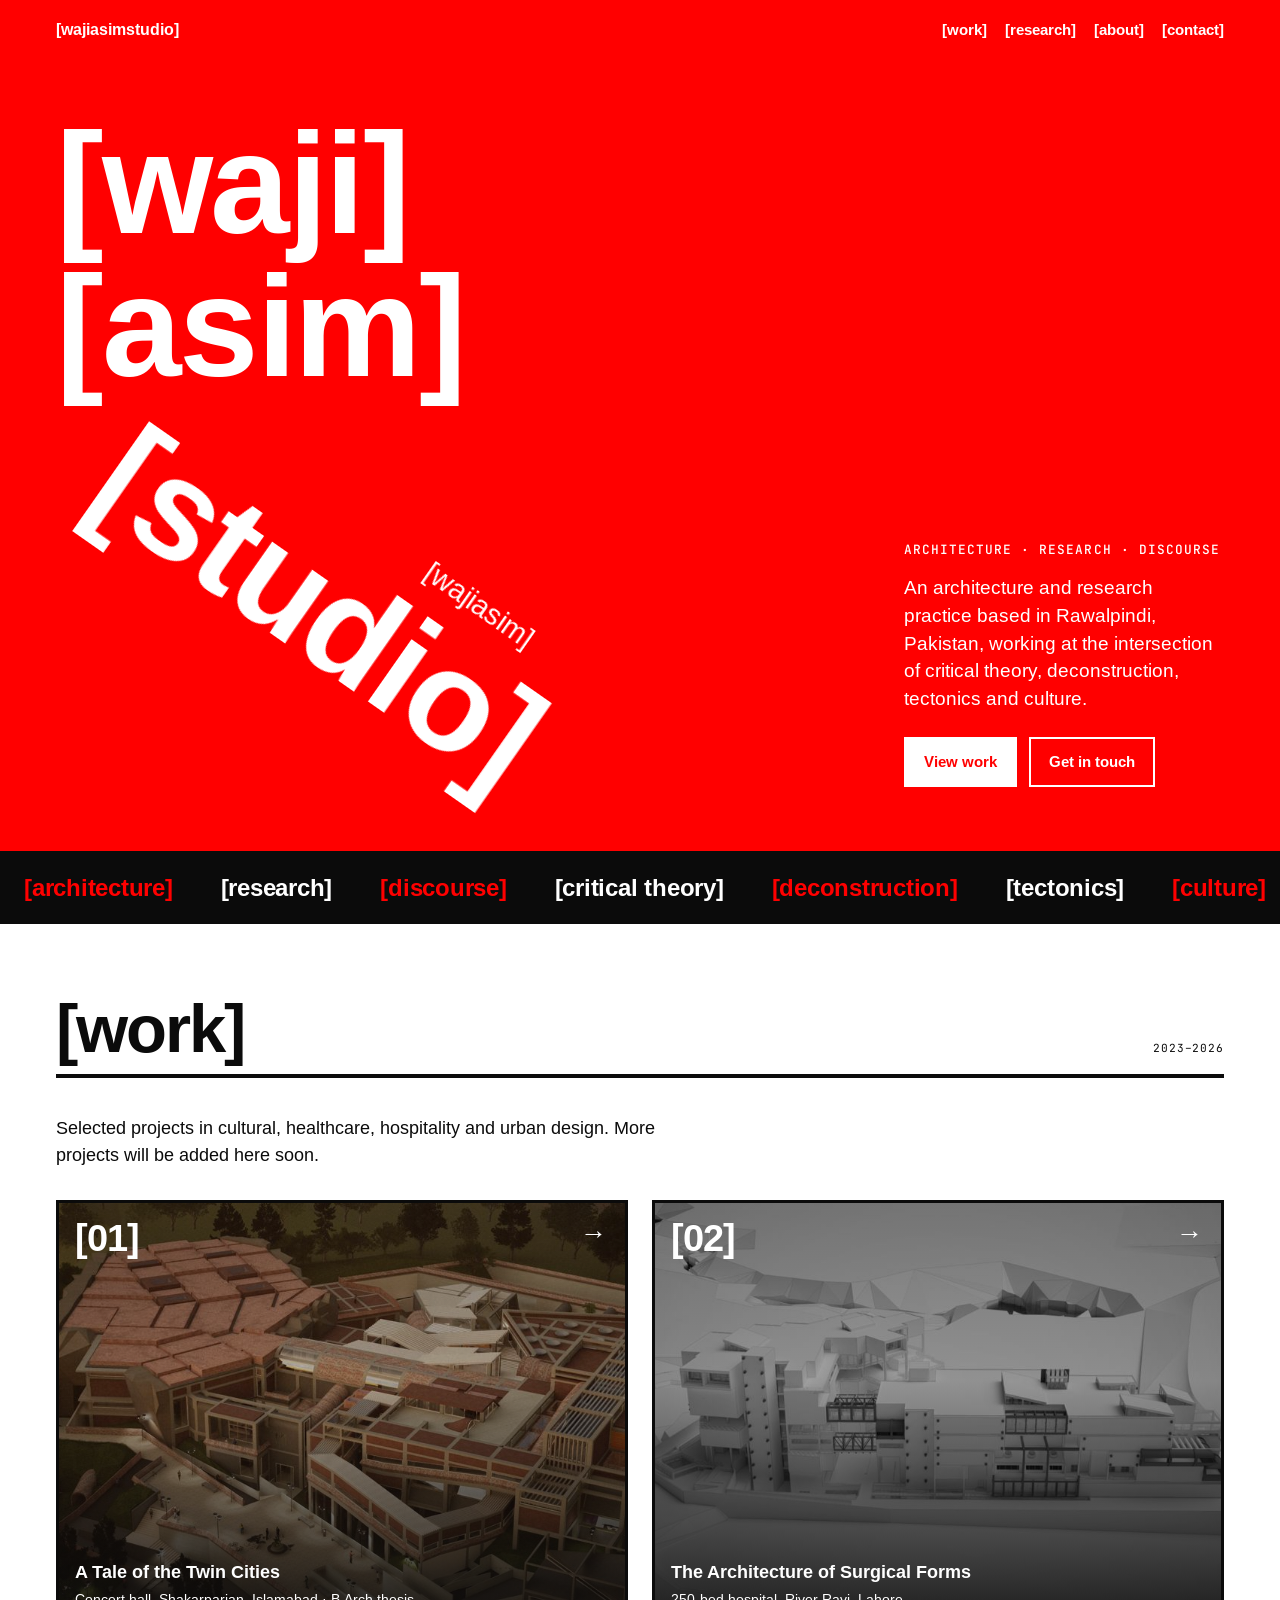
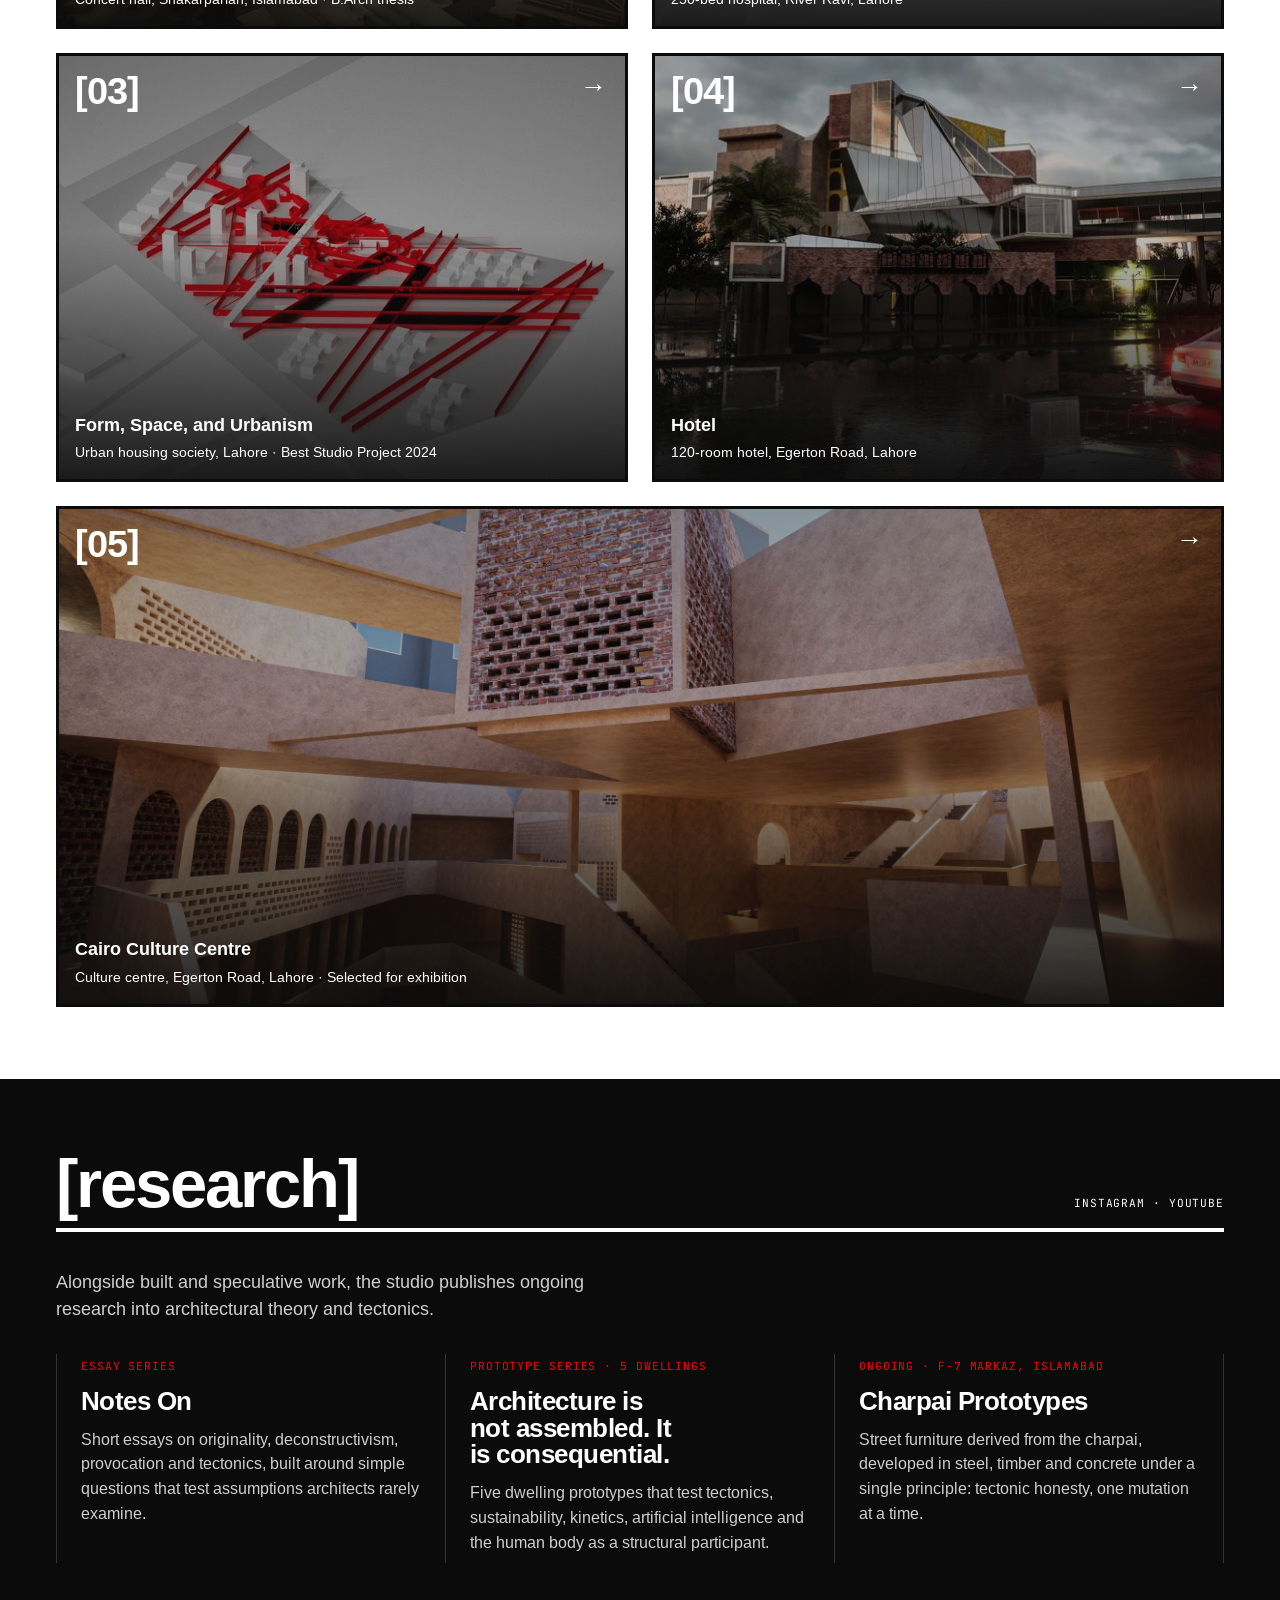
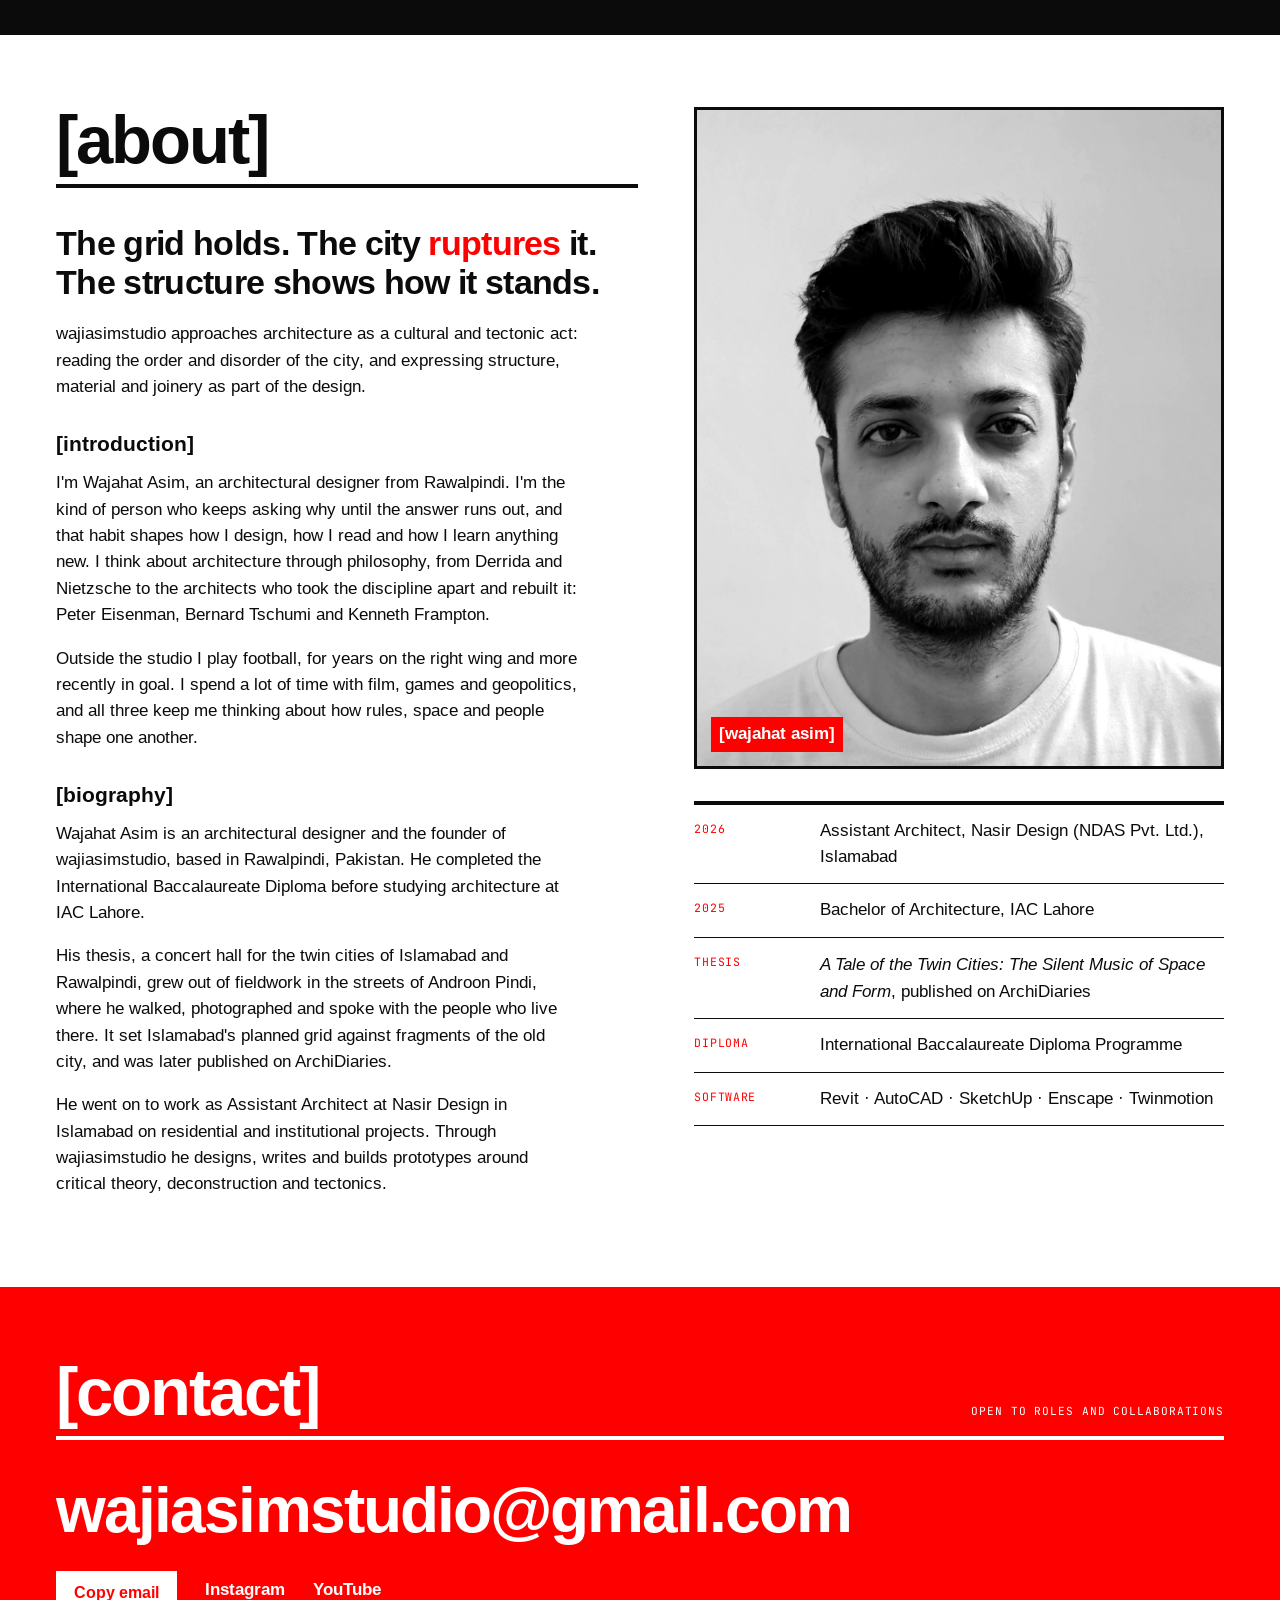
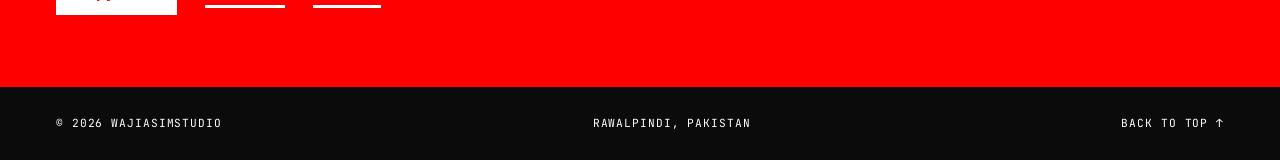
==== commit fd6a4053: "Add Cairo Culture Centre project page with 3D model Co-Authored-By: Claude Opus 5.5 <noreply@anthrop" ====
--- a/index.html
+++ b/index.html
@@ -127,6 +127,8 @@
 .slot.proj .t small{display:block;font-weight:400;font-size:.85rem;margin-top:4px}
 
 /* premium pass */
+.slots .proj:last-child:nth-child(odd){grid-column:1/-1;aspect-ratio:21/9}
+@media (max-width:820px){.slots .proj:last-child:nth-child(odd){aspect-ratio:4/3}}
 .topbar{position:sticky;top:0;z-index:40}
 html{scroll-padding-top:56px}
 @media (max-width:820px){html{scroll-padding-top:92px}}
@@ -225,6 +227,7 @@
         <a class="slot proj" href="hospital/"><img src="hospital/img/thumb.jpg" alt="" loading="lazy"><span class="arr" aria-hidden="true">→</span><span class="n">[02]</span><span class="t">The Architecture of Surgical Forms<small>250-bed hospital, River Ravi, Lahore</small></span></a>
         <a class="slot proj" href="urban/"><img src="urban/img/thumb.jpg" alt="" loading="lazy"><span class="arr" aria-hidden="true">→</span><span class="n">[03]</span><span class="t">Form, Space, and Urbanism<small>Urban housing society, Lahore · Best Studio Project 2024</small></span></a>
         <a class="slot proj" href="hotel/"><img src="hotel/img/thumb.jpg" alt="" loading="lazy"><span class="arr" aria-hidden="true">→</span><span class="n">[04]</span><span class="t">Hotel<small>120-room hotel, Egerton Road, Lahore</small></span></a>
+        <a class="slot proj" href="culture-centre/"><img src="culture-centre/img/hero.jpg" alt="" loading="lazy"><span class="arr" aria-hidden="true">→</span><span class="n">[05]</span><span class="t">Cairo Culture Centre<small>Culture centre, Egerton Road, Lahore · Selected for exhibition</small></span></a>
       </div>
     </div>
   </section>
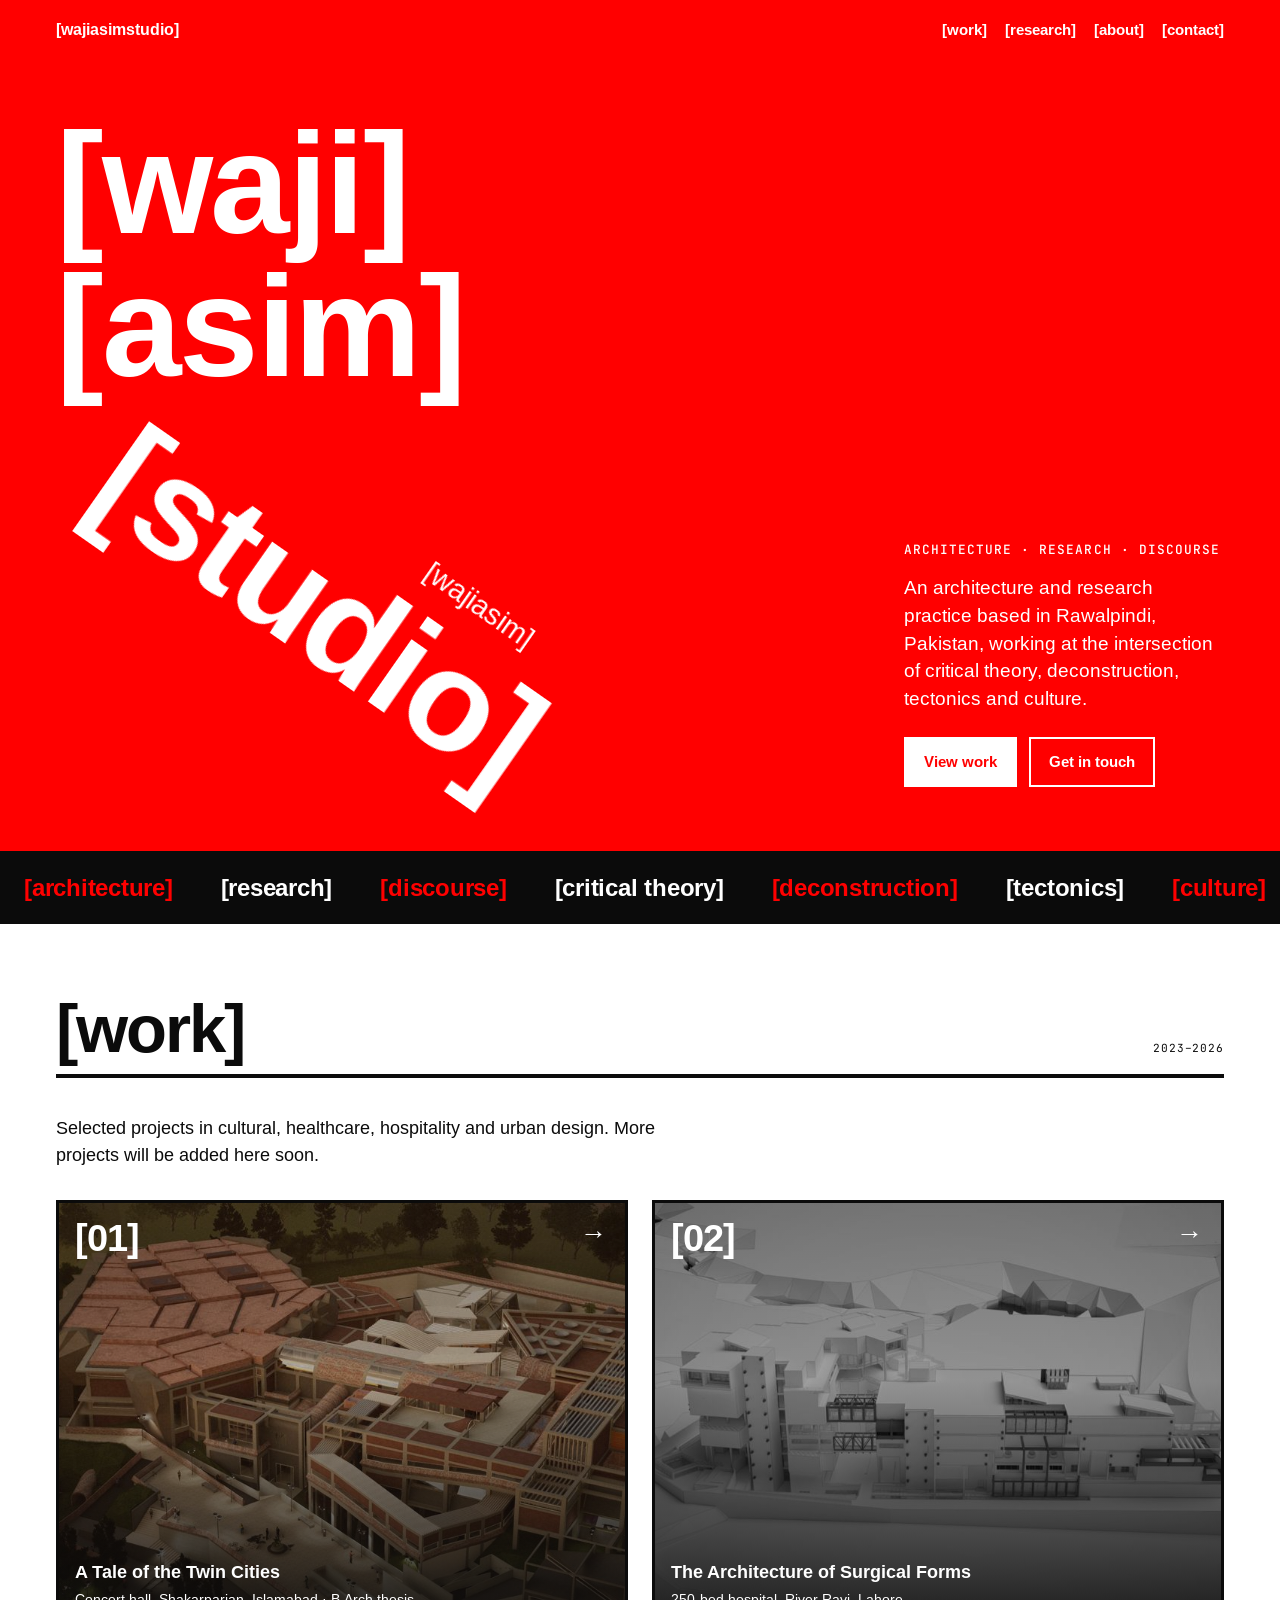
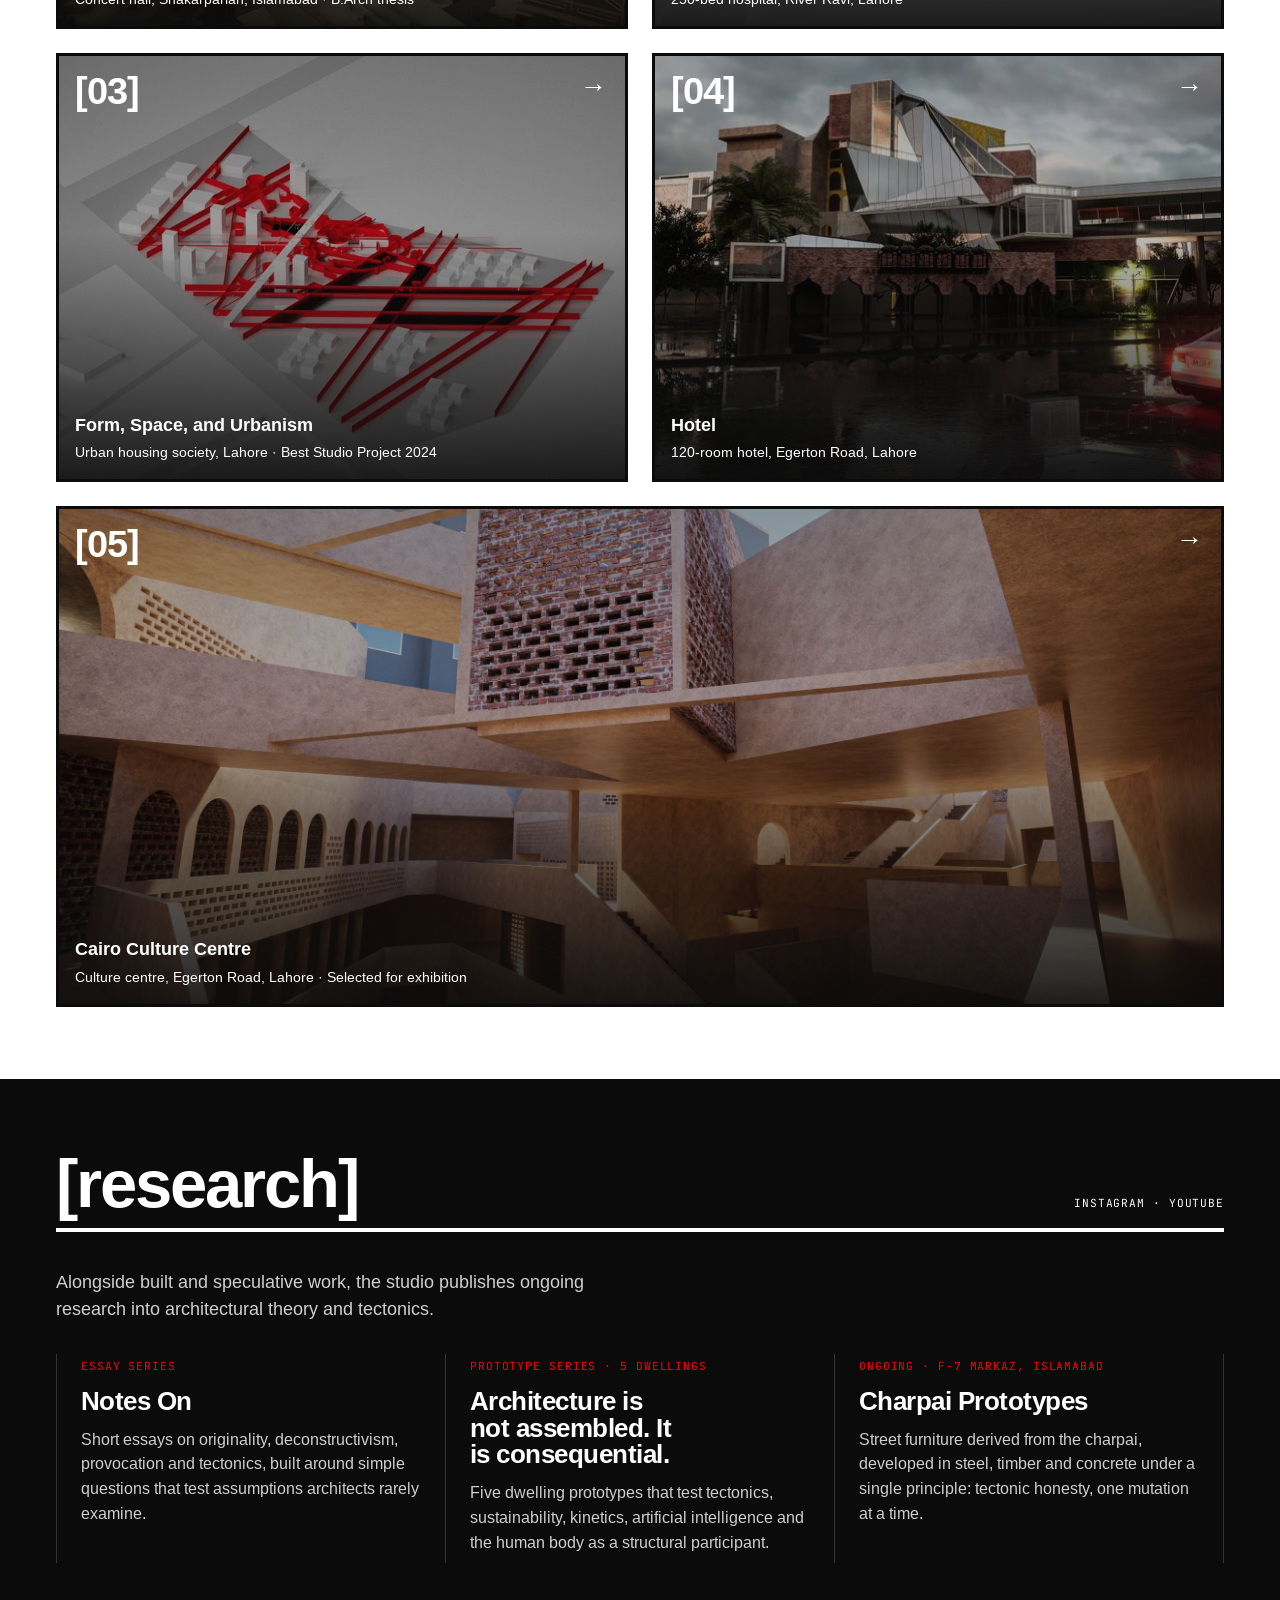
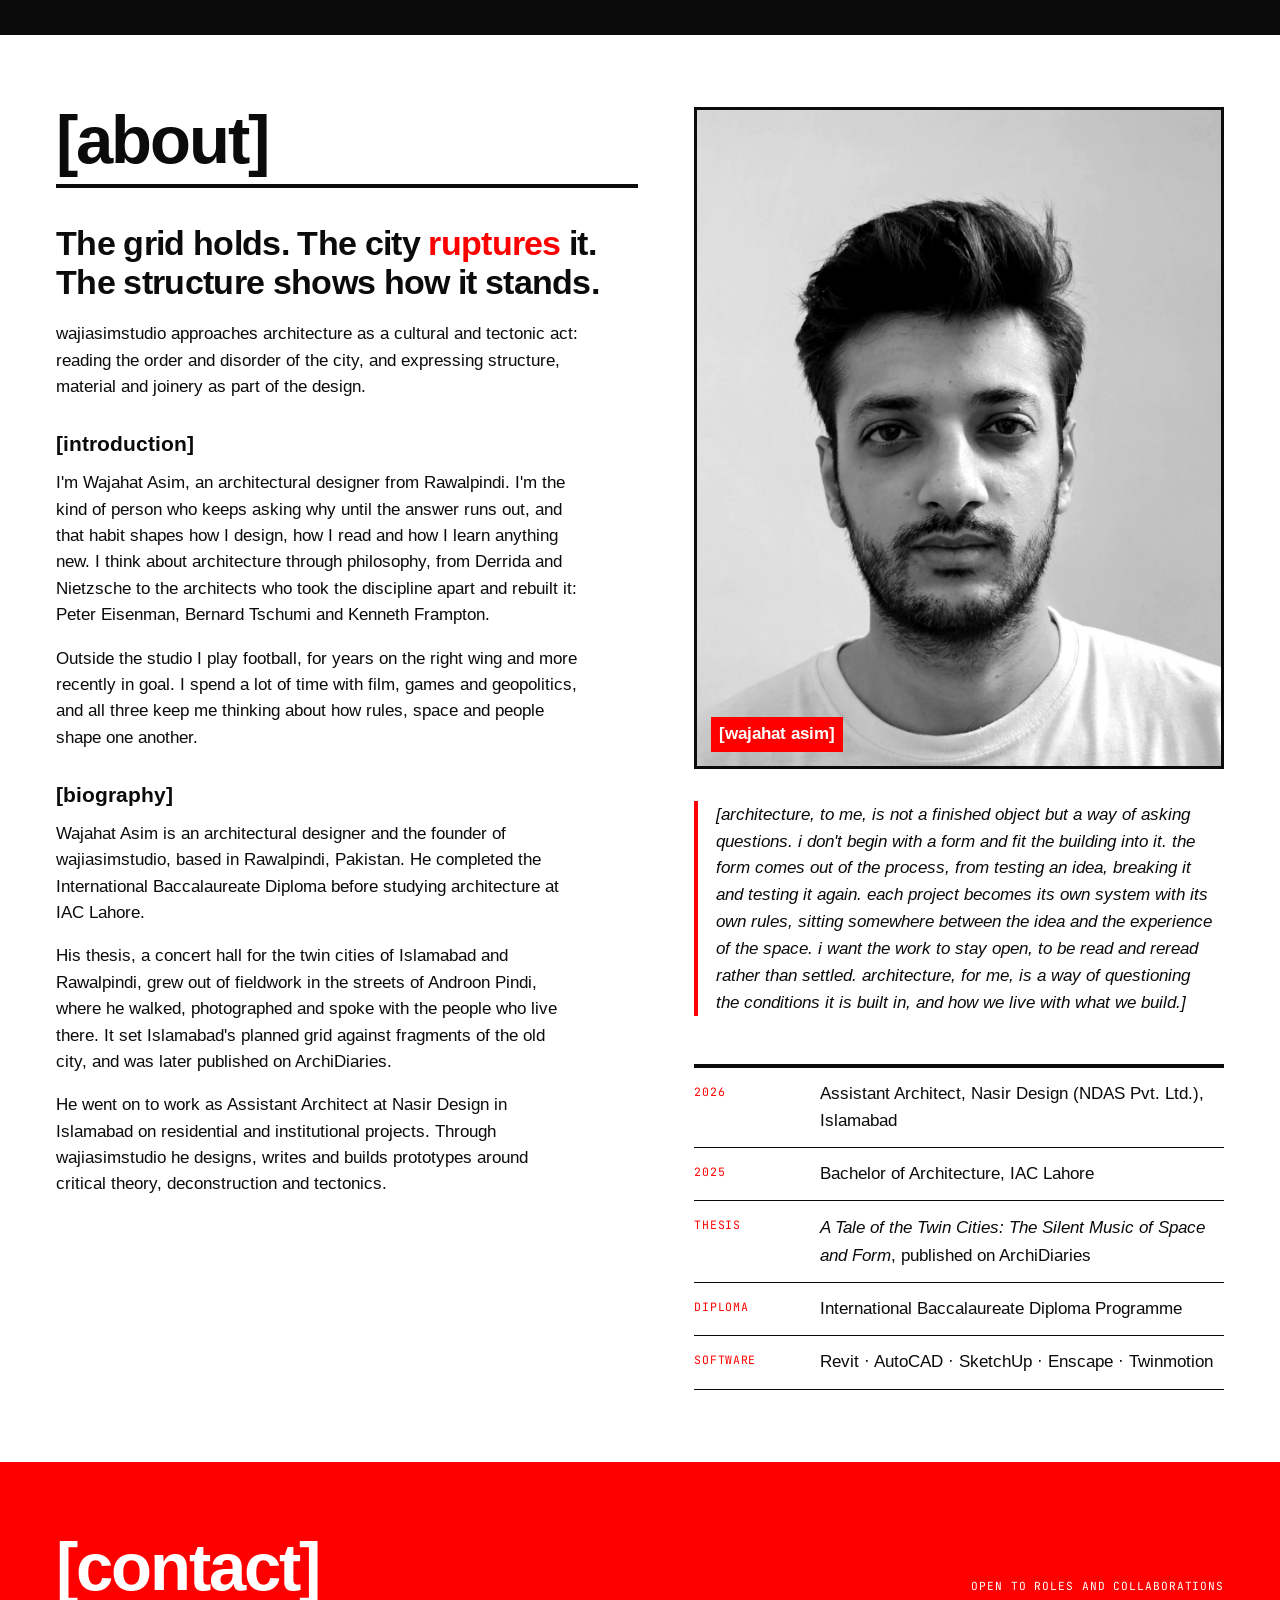
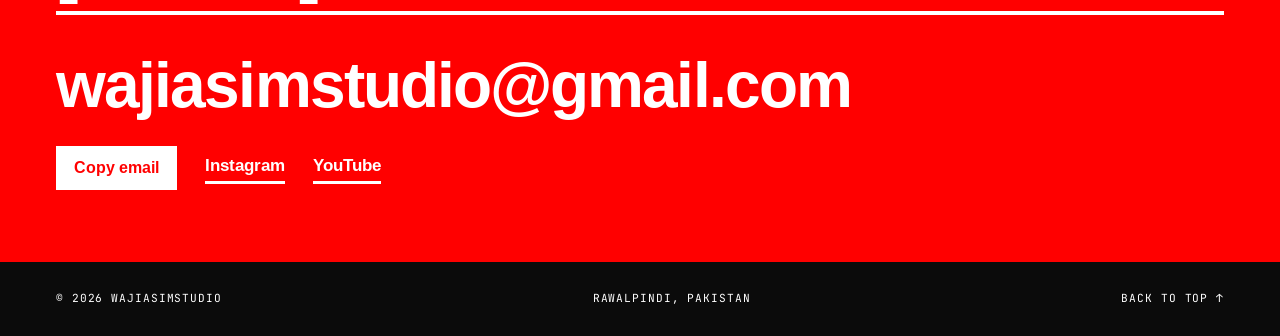
==== commit 01295c98: "Add design statement below portrait Co-Authored-By: Claude Opus 5.5 <noreply@anthropic.com> Claude-S" ====
--- a/index.html
+++ b/index.html
@@ -165,6 +165,7 @@
 .slot.proj:hover::after,.slot.proj:focus-visible::after{transform:scaleX(1)}
 .slot.proj:hover .t{transform:translateY(-8px)}
 .slot.proj:hover .arr{transform:rotate(-45deg)}
+.statement{margin:0;font-style:italic;font-size:1.05rem;line-height:1.6;border-left:4px solid var(--red);padding-left:18px;max-width:none}
 .portrait img{transition:transform 1.4s cubic-bezier(.2,.7,.2,1)}
 .portrait:hover img{transform:scale(1.04)}
 .email{position:relative;width:fit-content;max-width:100%;background:linear-gradient(var(--black),var(--black)) 0 100%/0 4px no-repeat;transition:background-size .7s cubic-bezier(.7,0,.2,1)}
@@ -276,6 +277,7 @@
       </div>
       <div class="side">
       <figure class="portrait"><img src="img/portrait.jpg" width="1200" height="1500" alt="Portrait of Wajahat Asim" loading="lazy"><figcaption>[wajahat asim]</figcaption></figure>
+      <p class="statement">[architecture, to me, is not a finished object but a way of asking questions. i don't begin with a form and fit the building into it. the form comes out of the process, from testing an idea, breaking it and testing it again. each project becomes its own system with its own rules, sitting somewhere between the idea and the experience of the space. i want the work to stay open, to be read and reread rather than settled. architecture, for me, is a way of questioning the conditions it is built in, and how we live with what we build.]</p>
       <div class="cv">
         <div><span>2026</span><span>Assistant Architect, Nasir Design (NDAS Pvt. Ltd.), Islamabad</span></div>
         <div><span>2025</span><span>Bachelor of Architecture, IAC Lahore</span></div>
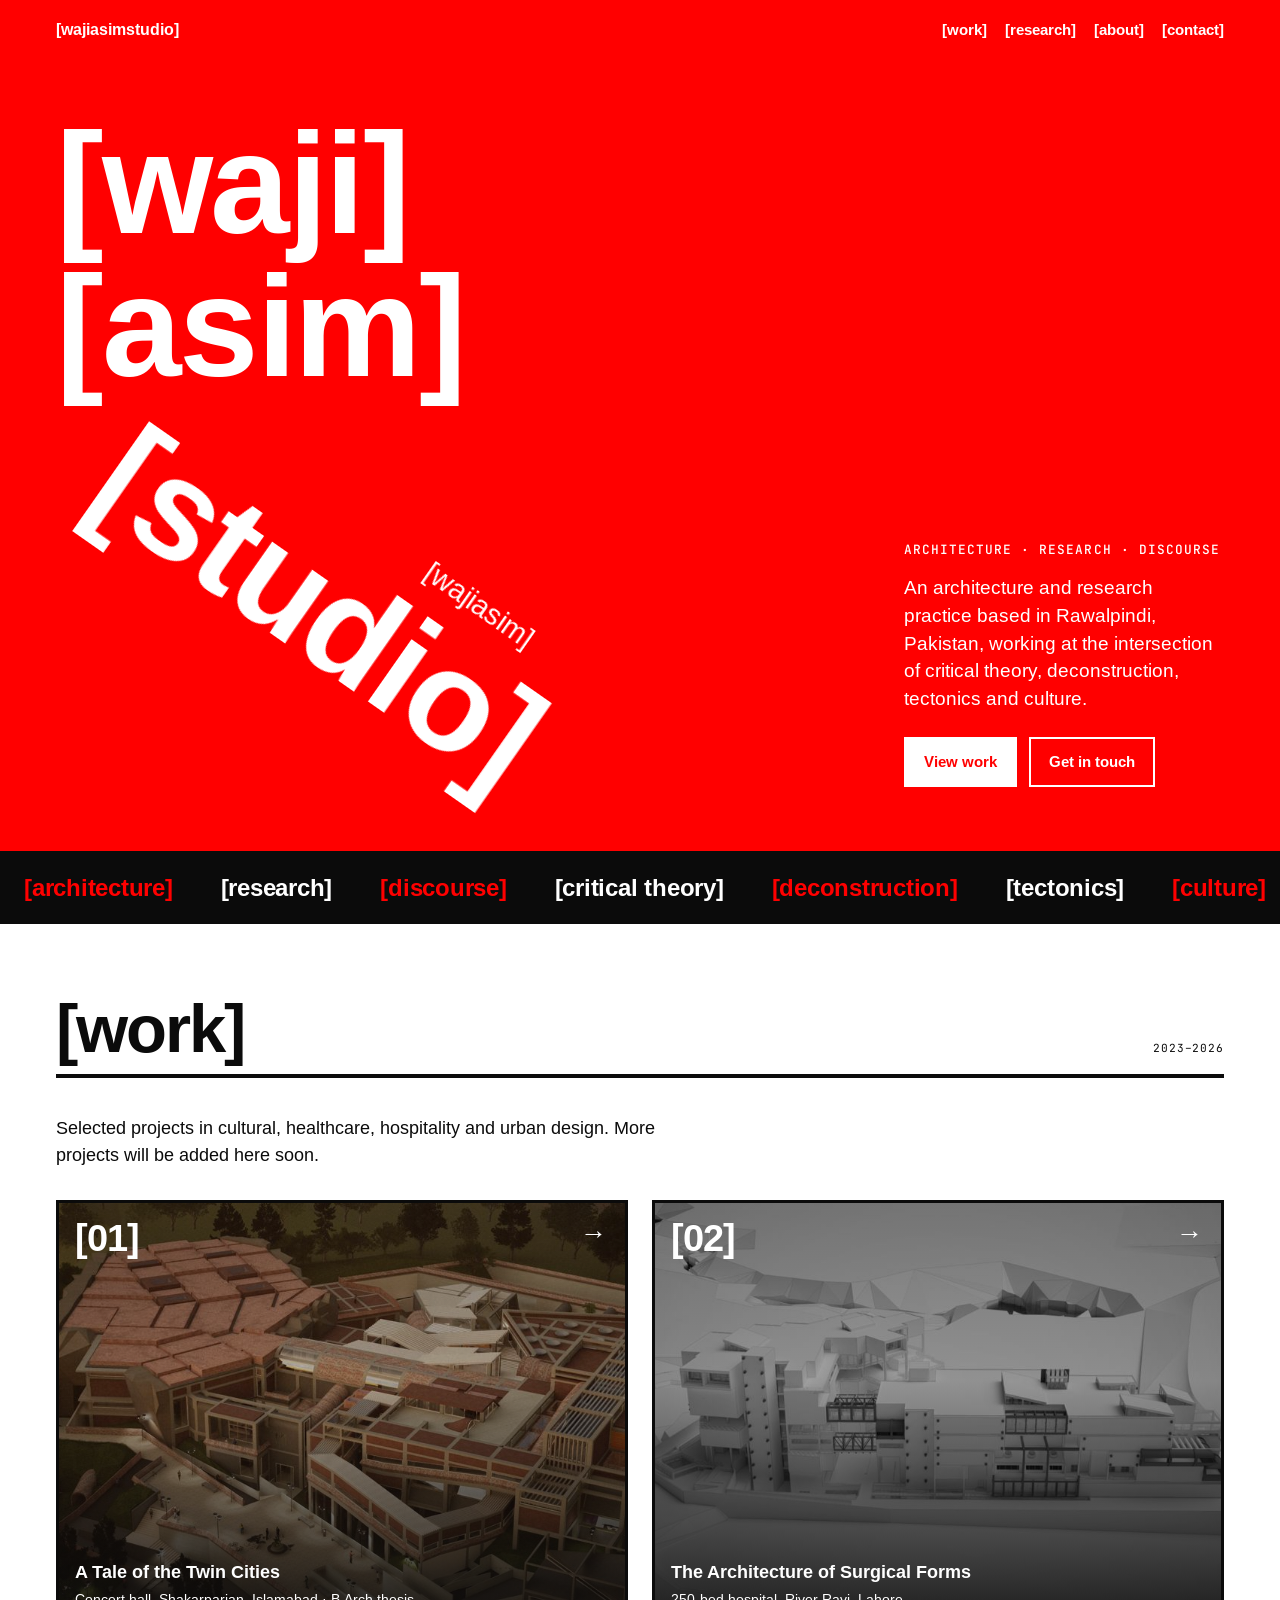
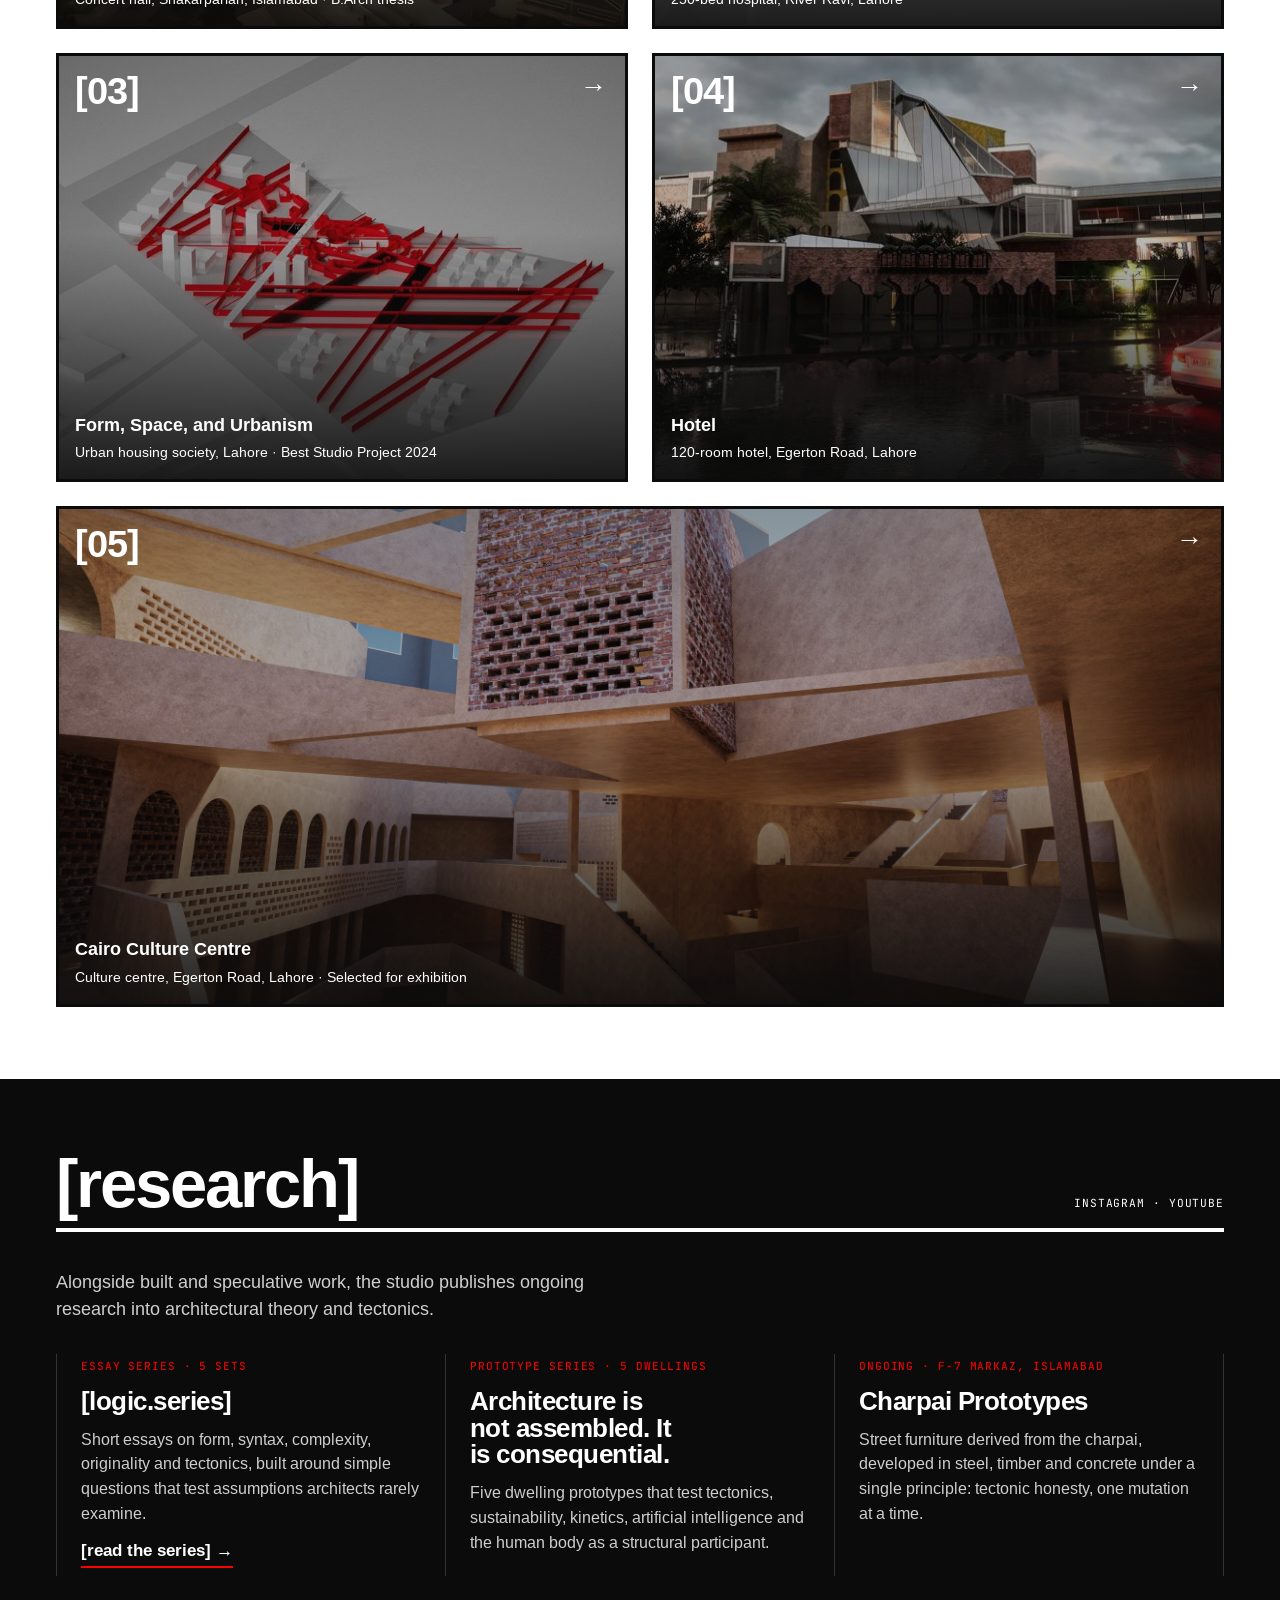
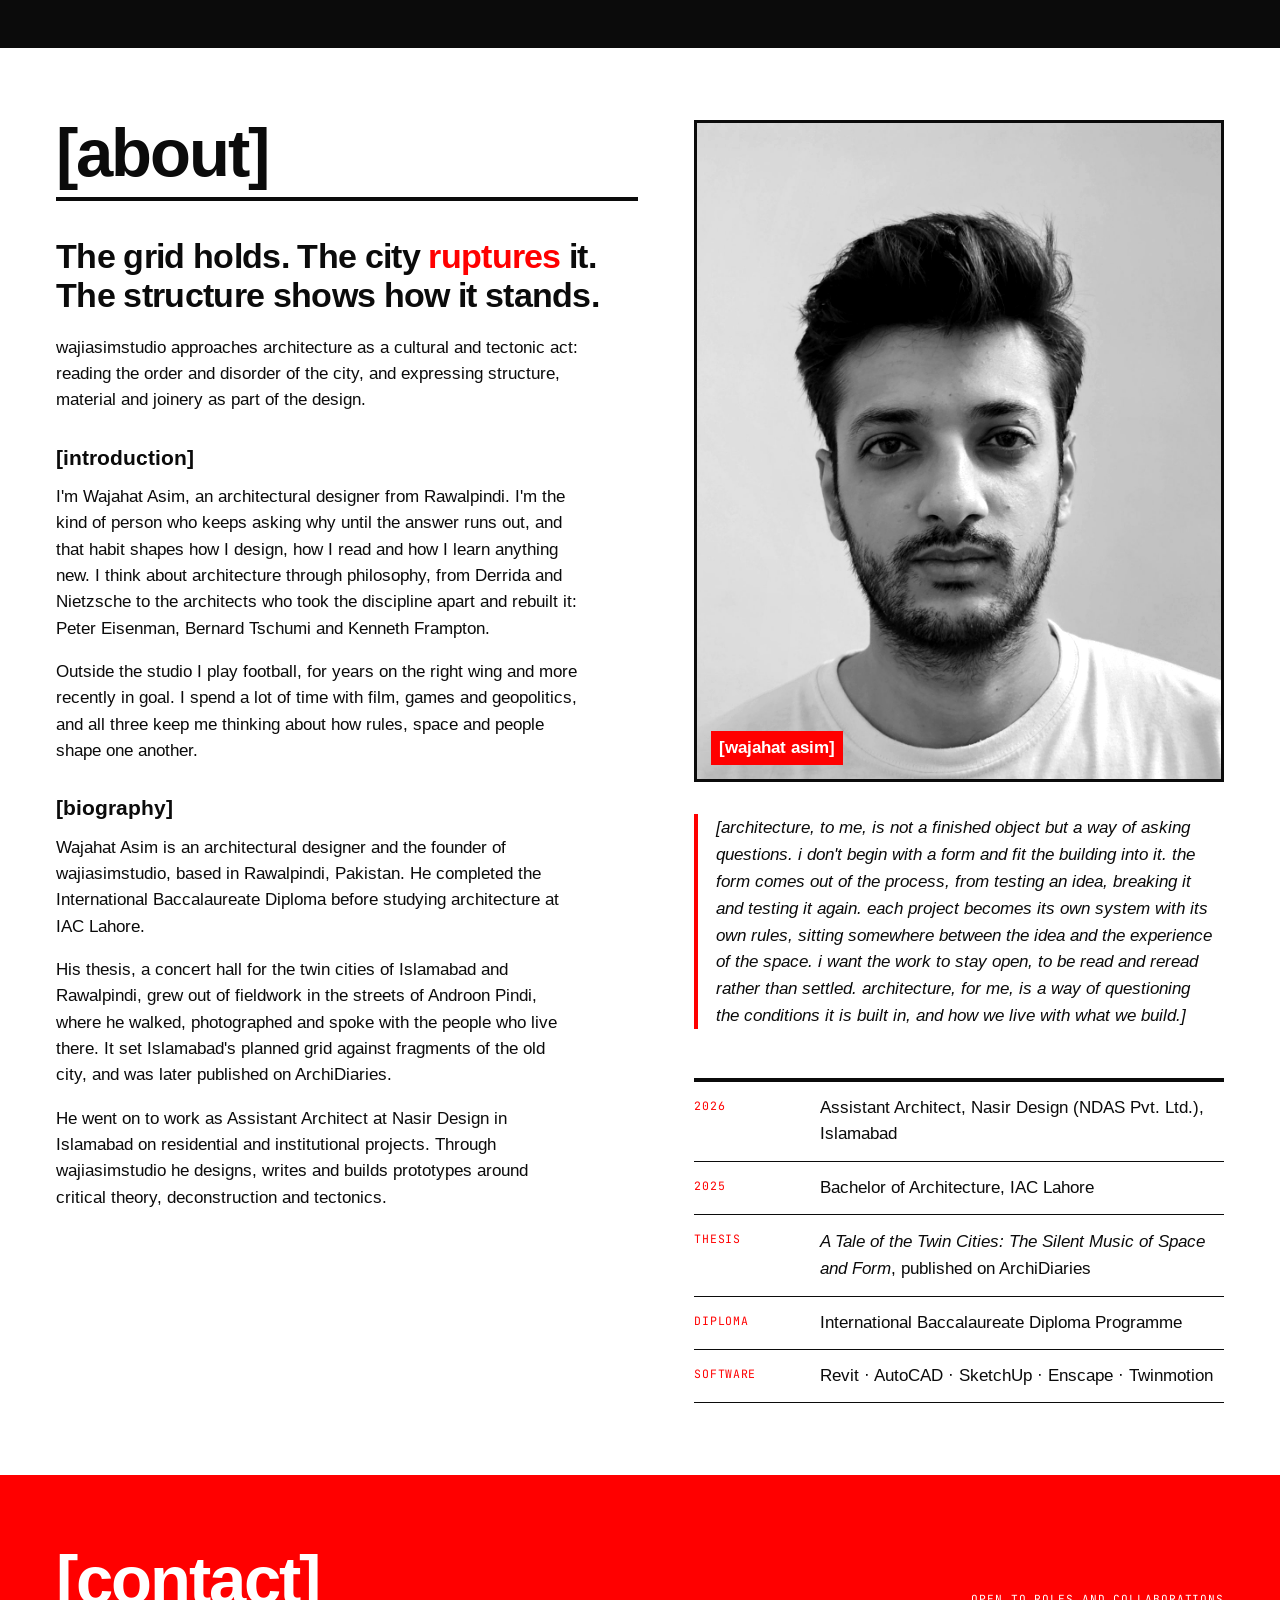
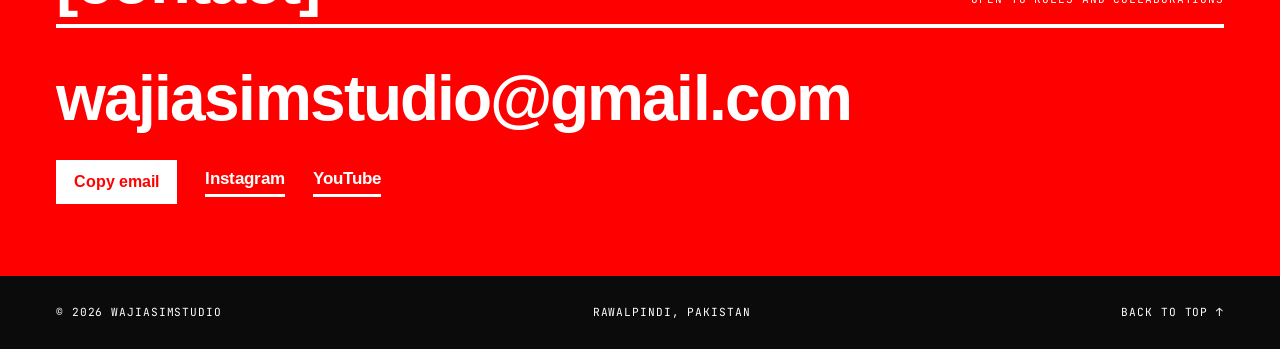
==== commit da801144: "Add [logic.series] essay page and link it from research Co-Authored-By: Claude Opus 5.5 <noreply@ant" ====
--- a/index.html
+++ b/index.html
@@ -172,6 +172,10 @@
 .email:hover{background-size:100% 4px}
 button.copy{transition:background .3s,color .3s}
 .row a{transition:border-color .3s}
+.note .more{margin-top:auto;font-family:var(--display);font-weight:700;text-decoration:none;color:var(--white);border-bottom:2px solid var(--red);align-self:flex-start;padding-bottom:2px;transition:color .3s}
+.note .more:hover{color:var(--red)}
+.note .more .ar{display:inline-block;transition:transform .5s cubic-bezier(.2,.7,.2,1)}
+.note .more:hover .ar{transform:translateX(6px)}
 .totop{text-decoration:none}
 .totop:hover{color:var(--red)}
 </style>
@@ -239,9 +243,10 @@
       <p class="intro">Alongside built and speculative work, the studio publishes ongoing research into architectural theory and tectonics.</p>
       <div class="notes">
         <div class="note">
-          <span class="tag">Essay series</span>
-          <h3>Notes On</h3>
-          <p>Short essays on originality, deconstructivism, provocation and tectonics, built around simple questions that test assumptions architects rarely examine.</p>
+          <span class="tag">Essay series · 5 sets</span>
+          <h3>[logic.series]</h3>
+          <p>Short essays on form, syntax, complexity, originality and tectonics, built around simple questions that test assumptions architects rarely examine.</p>
+          <a class="more" href="logic-series/">[read the series] <span class="ar">→</span></a>
         </div>
         <div class="note">
           <span class="tag">Prototype series · 5 dwellings</span>
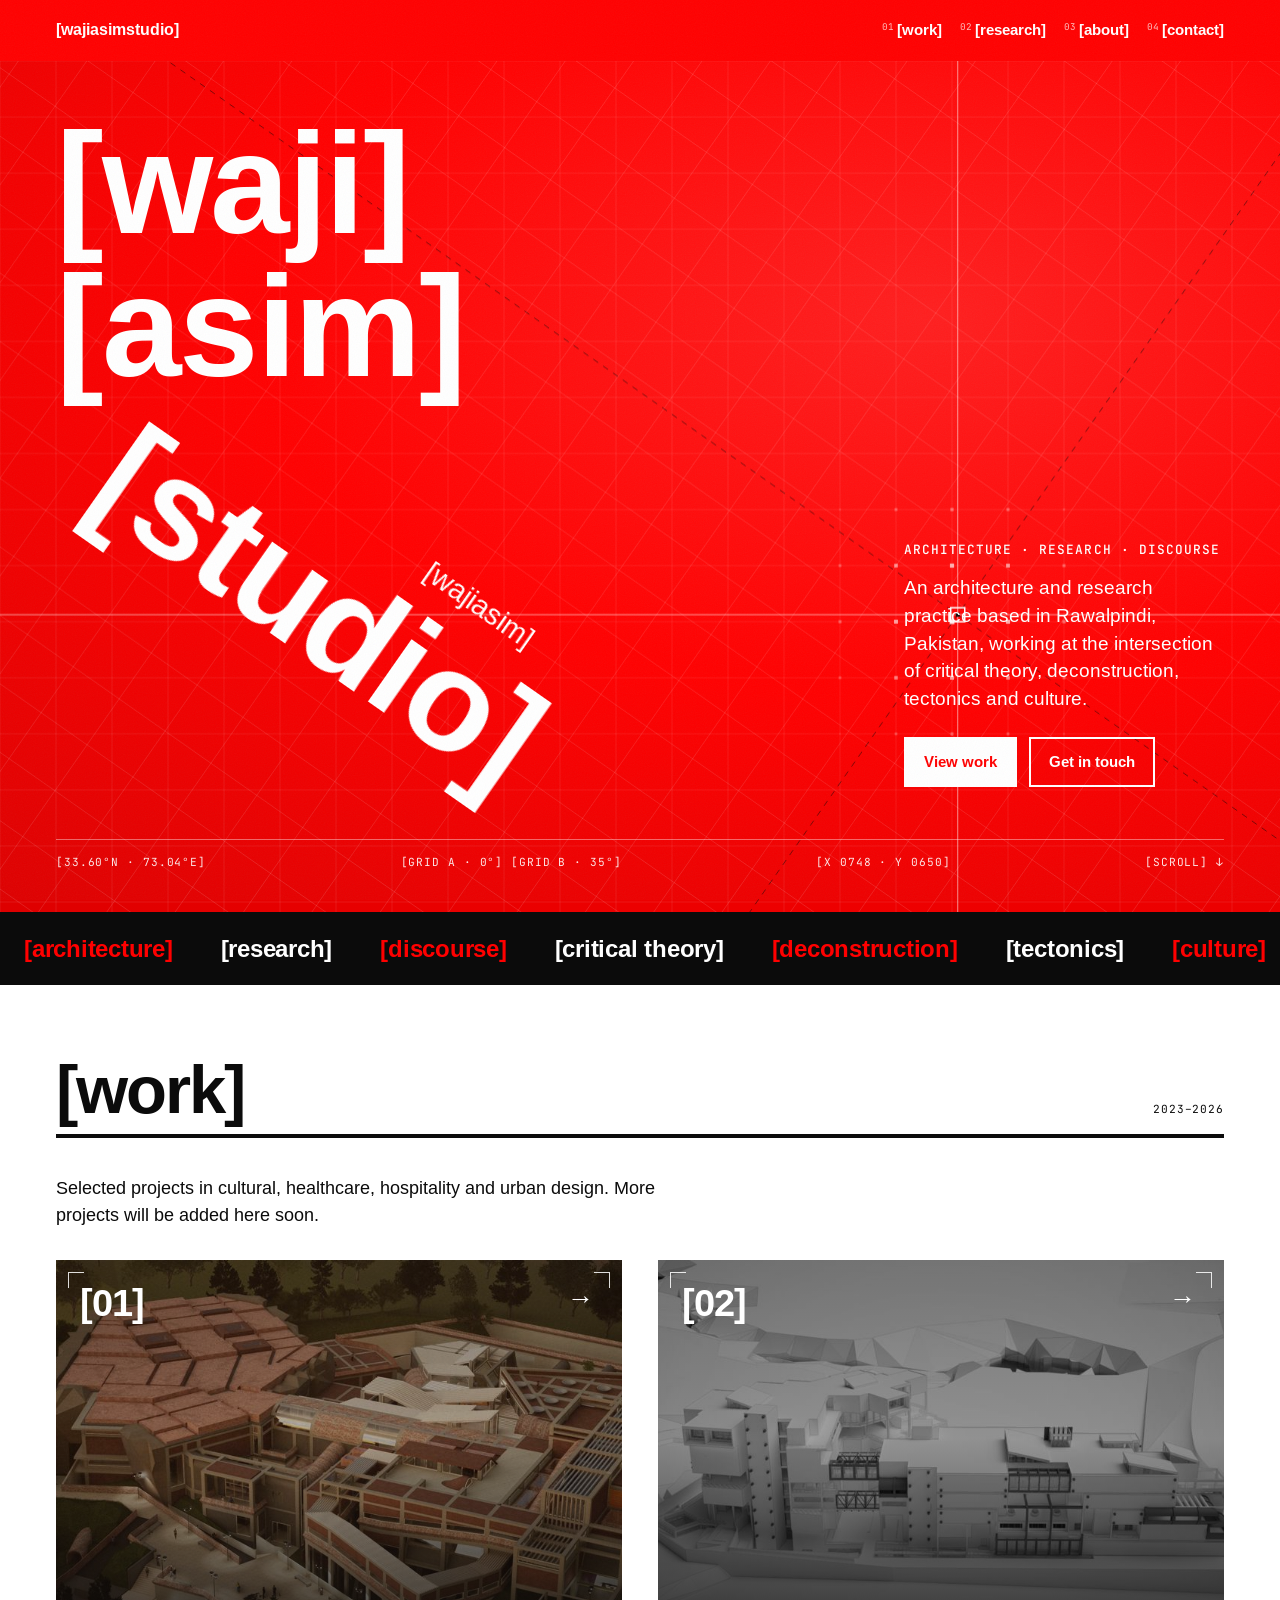
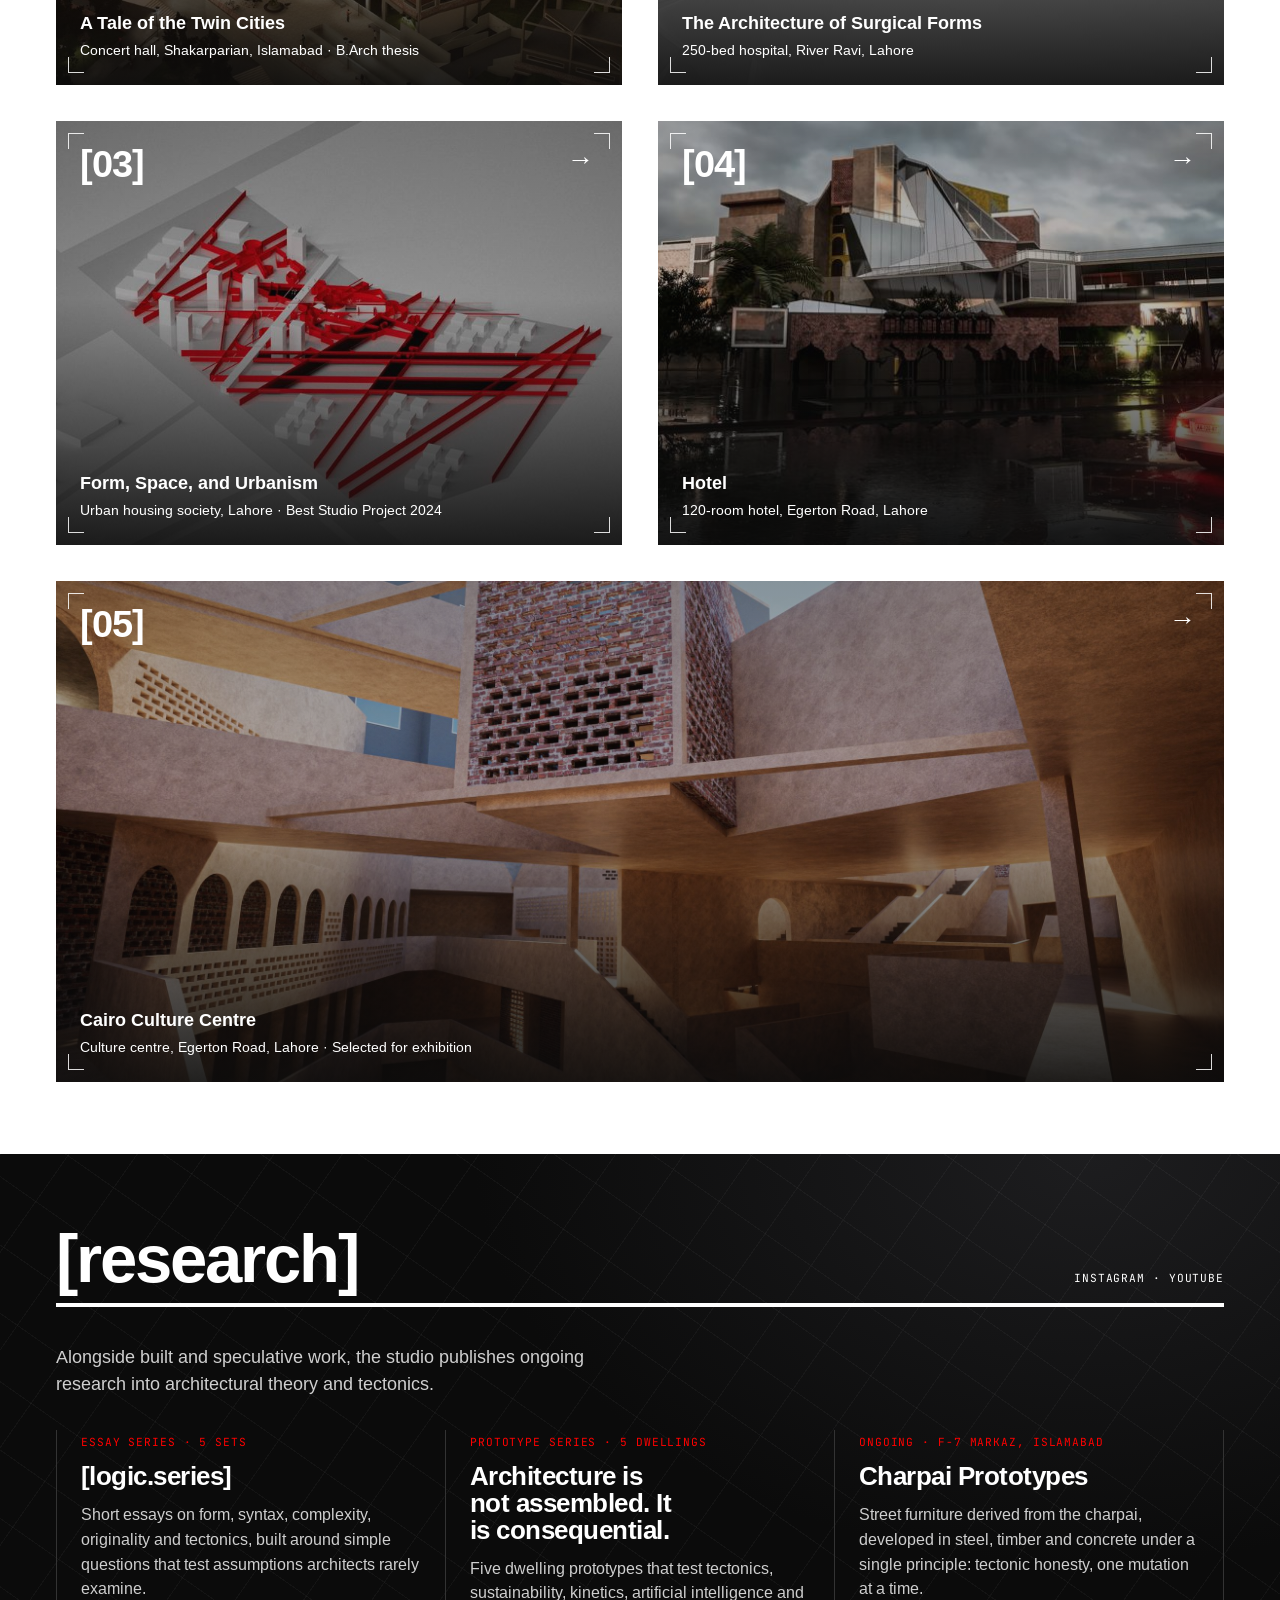
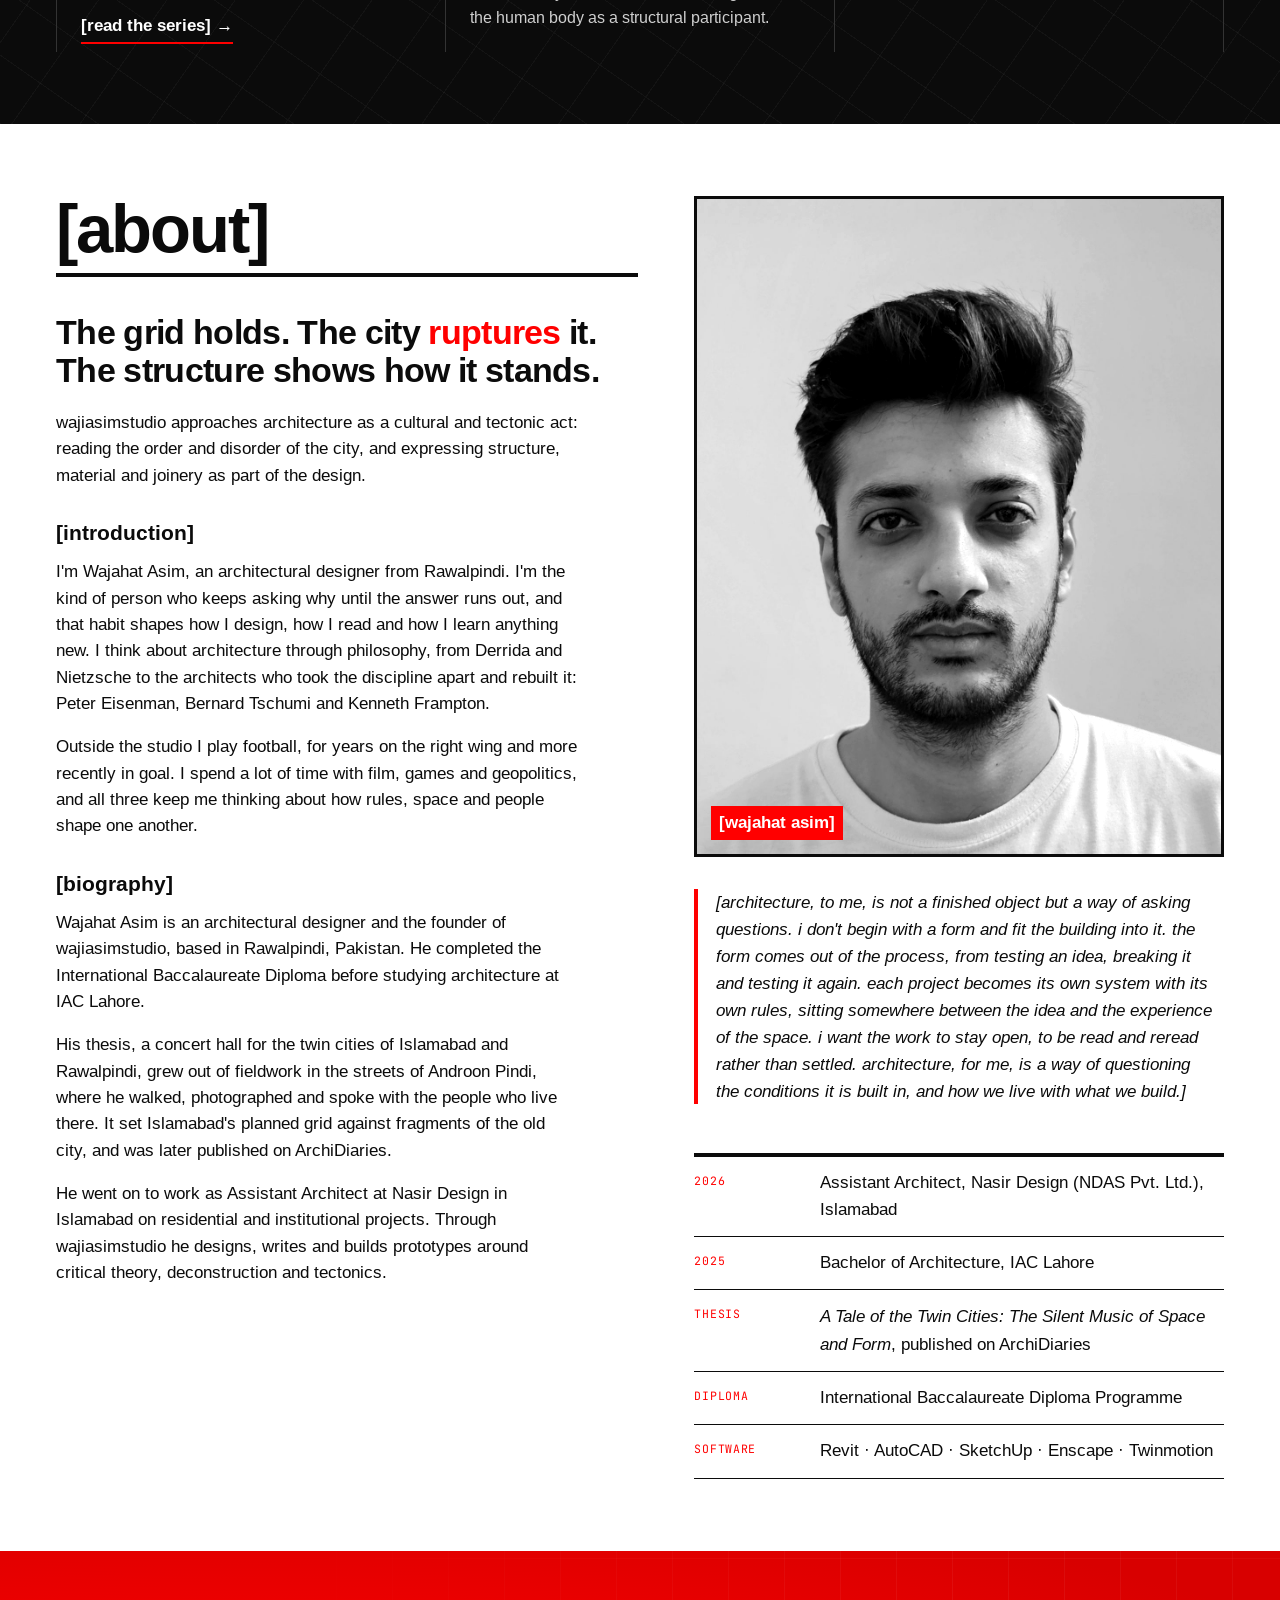
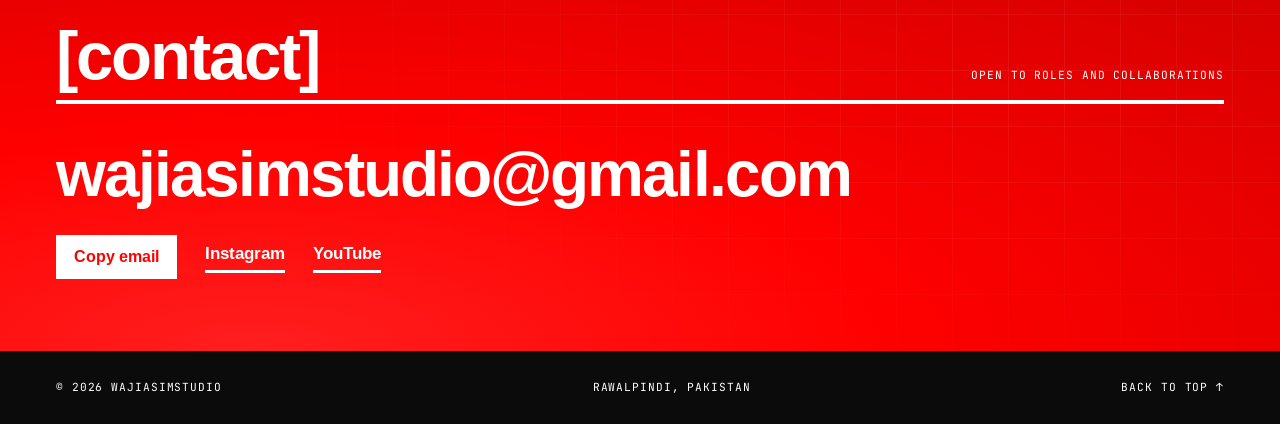
==== commit 31f07663: "Premium pass: colliding-grid hero with live regulating lines, intro curtain, crop-mark cards, grain " ====
--- a/index.html
+++ b/index.html
@@ -178,25 +178,83 @@
 .note .more:hover .ar{transform:translateX(6px)}
 .totop{text-decoration:none}
 .totop:hover{color:var(--red)}
+
+/* === drawn-grid pass === */
+.hero-band{position:relative;overflow:hidden;background:radial-gradient(120% 100% at 72% 30%,#ff1f1f 0%,#ff0000 45%,#d80000 100%)}
+.grids{position:absolute;inset:0;width:100%;height:100%;display:block;pointer-events:none}
+.hero{position:relative;z-index:1}
+.hero-meta{display:flex;justify-content:space-between;gap:12px 24px;flex-wrap:wrap;border-top:1px solid rgba(255,255,255,.45);margin-top:28px;padding-top:14px;opacity:.9}
+.hero-meta a{text-decoration:none}
+.hero-meta a:hover{color:var(--black)}
+#coord{font-variant-numeric:tabular-nums;min-width:19ch}
+nav a sup{font-family:var(--mono);font-weight:400;font-size:.58rem;margin-right:3px;opacity:.75;vertical-align:.55em}
+.topbar{transition:box-shadow .4s}
+html.scrolled .topbar{box-shadow:0 1px 0 rgba(0,0,0,.18),0 12px 30px -18px rgba(0,0,0,.35)}
+.btn{position:relative;overflow:hidden;z-index:0}
+.btn::before{content:"";position:absolute;inset:0;background:var(--black);transform:translateY(101%);transition:transform .45s cubic-bezier(.7,0,.2,1);z-index:-1}
+.btn:hover{background:transparent!important;border-color:var(--black)}
+.btn.solid:hover{background:transparent!important}
+.btn:hover::before{transform:none}
+/* cards: hairline frame + drawing crop marks */
+.slot.proj{border:0;overflow:hidden;isolation:isolate}
+.slot.proj .cm{position:absolute;width:16px;height:16px;z-index:3;pointer-events:none;border:0 solid rgba(255,255,255,.85);transition:transform .6s cubic-bezier(.2,.7,.2,1),border-color .4s}
+.slot.proj .cm.tl{top:12px;left:12px;border-top-width:1.5px;border-left-width:1.5px}
+.slot.proj .cm.tr{top:12px;right:12px;border-top-width:1.5px;border-right-width:1.5px}
+.slot.proj .cm.bl{bottom:12px;left:12px;border-bottom-width:1.5px;border-left-width:1.5px}
+.slot.proj .cm.br{bottom:12px;right:12px;border-bottom-width:1.5px;border-right-width:1.5px}
+.slot.proj:hover .cm.tl{transform:translate(-6px,-6px)}.slot.proj:hover .cm.tr{transform:translate(6px,-6px)}
+.slot.proj:hover .cm.bl{transform:translate(-6px,6px)}.slot.proj:hover .cm.br{transform:translate(6px,6px)}
+.slot.proj .n{margin:8px 0 0 8px}.slot.proj .t{margin:0 0 8px 8px}.slot.proj .arr{top:22px;right:28px}
+.slot.proj{box-shadow:0 0 0 rgba(0,0,0,0);transition:box-shadow .6s cubic-bezier(.2,.7,.2,1),transform .6s cubic-bezier(.2,.7,.2,1)}
+.slot.proj:hover{box-shadow:0 30px 60px -30px rgba(0,0,0,.55);transform:translateY(-4px)}
+.slots{gap:36px}
+/* research band: the second grid, faintly */
+#research{position:relative;background:
+  repeating-linear-gradient(35deg,rgba(255,255,255,.035) 0 1px,transparent 1px 56px),
+  repeating-linear-gradient(125deg,rgba(255,255,255,.035) 0 1px,transparent 1px 56px),
+  radial-gradient(80% 120% at 85% 0%,#1d1d1f 0%,#0b0b0b 60%)}
+.note{transition:background .5s}
+.note:hover{background:rgba(255,255,255,.03)}
+/* contact */
+#contact{position:relative;overflow:hidden;background:radial-gradient(110% 120% at 20% 100%,#ff1f1f 0%,#ff0000 45%,#d80000 100%)}
+#contact::before{content:"";position:absolute;inset:0;pointer-events:none;background:
+  repeating-linear-gradient(0deg,rgba(255,255,255,.07) 0 1px,transparent 1px 56px),
+  repeating-linear-gradient(90deg,rgba(255,255,255,.07) 0 1px,transparent 1px 56px);
+  -webkit-mask-image:radial-gradient(60% 80% at 80% 30%,#000,transparent);mask-image:radial-gradient(60% 80% at 80% 30%,#000,transparent)}
+#contact .wrap{position:relative}
+/* intro curtain */
+.curtain{position:fixed;inset:0;z-index:90;background:var(--red);color:var(--white);display:none;align-items:center;pointer-events:none}
+html.curtain-on .curtain{display:flex;animation:cur 1.5s cubic-bezier(.7,0,.2,1) .9s forwards}
+.curtain .wrap{width:100%;display:flex;flex-direction:column;font-family:var(--display);font-weight:700;font-size:clamp(2.4rem,7vw,5rem);line-height:1;letter-spacing:-.03em;position:relative}
+.curtain .cw{display:block;animation:up .7s cubic-bezier(.2,.7,.2,1) both}
+.curtain .cw:nth-child(2){animation-delay:.08s}
+.curtain .st2{transform-origin:0 0;animation:up .7s cubic-bezier(.2,.7,.2,1) .16s both}
+.curtain .cl{position:absolute;left:max(16px,env(safe-area-inset-left,0px));right:max(16px,env(safe-area-inset-right,0px));bottom:-28px;height:1px;background:rgba(255,255,255,.7);transform-origin:0 50%;animation:ln .9s cubic-bezier(.7,0,.2,1) both}
+@keyframes ln{from{transform:scaleX(0)}}
+@keyframes cur{to{transform:translateY(-100%)}}
+@media (prefers-reduced-motion:reduce){html.curtain-on .curtain{display:none}}
+@media (max-width:820px){.hero-meta span:nth-child(2){display:none}.slots{gap:28px}}
 </style>
 <style>body{margin:0}</style>
 <link rel="stylesheet" href="assets/polish.css">
 </head>
 <body>
+<div class="curtain" id="curtain" aria-hidden="true"><div class="wrap"><span class="cw">[waji]</span><span class="cw">[asim]</span><span class="cw st2">[studio]</span><i class="cl"></i></div></div>
 
 
 <div class="band-red topbar">
   <div class="wrap bar">
     <a class="mark" href="#top">[wajiasimstudio]</a>
     <nav>
-      <a href="#work">[work]</a>
-      <a href="#research">[research]</a>
-      <a href="#about">[about]</a>
-      <a href="#contact">[contact]</a>
+      <a href="#work"><sup>01</sup>[work]</a>
+      <a href="#research"><sup>02</sup>[research]</a>
+      <a href="#about"><sup>03</sup>[about]</a>
+      <a href="#contact"><sup>04</sup>[contact]</a>
     </nav>
   </div>
 </div>
-<div class="band-red">
+<div class="band-red hero-band">
+  <canvas class="grids" id="grids" aria-hidden="true"></canvas>
   <header class="wrap hero" id="top">
     <div class="hero-grid">
       <h1 class="logo" aria-label="wajiasimstudio">
@@ -218,6 +276,7 @@
         </div>
       </div>
     </div>
+    <div class="hero-meta tag" aria-hidden="true"><span>[33.60°N · 73.04°E]</span><span>[grid a · 0°] [grid b · 35°]</span><span id="coord">[x 0000 · y 0000]</span><a href="#work">[scroll] ↓</a></div>
   </header>
 </div>
 <div class="ticker" aria-hidden="true"><div><span>[architecture]</span><span>[research]</span><span>[discourse]</span><span>[critical theory]</span><span>[deconstruction]</span><span>[tectonics]</span><span>[culture]</span><span>[rawalpindi]</span><span>[architecture]</span><span>[research]</span><span>[discourse]</span><span>[critical theory]</span><span>[deconstruction]</span><span>[tectonics]</span><span>[culture]</span><span>[rawalpindi]</span></div></div>
@@ -228,11 +287,11 @@
       <div class="head"><h2>[work]</h2><span class="tag">2023–2026</span></div>
       <p class="intro">Selected projects in cultural, healthcare, hospitality and urban design. More projects will be added here soon.</p>
       <div class="slots">
-        <a class="slot proj" href="concert-hall/"><img src="concert-hall/img/thumb.jpg" alt="" loading="lazy"><span class="arr" aria-hidden="true">→</span><span class="n">[01]</span><span class="t">A Tale of the Twin Cities<small>Concert hall, Shakarparian, Islamabad · B.Arch thesis</small></span></a>
-        <a class="slot proj" href="hospital/"><img src="hospital/img/thumb.jpg" alt="" loading="lazy"><span class="arr" aria-hidden="true">→</span><span class="n">[02]</span><span class="t">The Architecture of Surgical Forms<small>250-bed hospital, River Ravi, Lahore</small></span></a>
-        <a class="slot proj" href="urban/"><img src="urban/img/thumb.jpg" alt="" loading="lazy"><span class="arr" aria-hidden="true">→</span><span class="n">[03]</span><span class="t">Form, Space, and Urbanism<small>Urban housing society, Lahore · Best Studio Project 2024</small></span></a>
-        <a class="slot proj" href="hotel/"><img src="hotel/img/thumb.jpg" alt="" loading="lazy"><span class="arr" aria-hidden="true">→</span><span class="n">[04]</span><span class="t">Hotel<small>120-room hotel, Egerton Road, Lahore</small></span></a>
-        <a class="slot proj" href="culture-centre/"><img src="culture-centre/img/hero.jpg" alt="" loading="lazy"><span class="arr" aria-hidden="true">→</span><span class="n">[05]</span><span class="t">Cairo Culture Centre<small>Culture centre, Egerton Road, Lahore · Selected for exhibition</small></span></a>
+        <a class="slot proj" href="concert-hall/"><img src="concert-hall/img/thumb.jpg" alt="" loading="lazy"><i class="cm tl"></i><i class="cm tr"></i><i class="cm bl"></i><i class="cm br"></i><span class="arr" aria-hidden="true">→</span><span class="n">[01]</span><span class="t">A Tale of the Twin Cities<small>Concert hall, Shakarparian, Islamabad · B.Arch thesis</small></span></a>
+        <a class="slot proj" href="hospital/"><img src="hospital/img/thumb.jpg" alt="" loading="lazy"><i class="cm tl"></i><i class="cm tr"></i><i class="cm bl"></i><i class="cm br"></i><span class="arr" aria-hidden="true">→</span><span class="n">[02]</span><span class="t">The Architecture of Surgical Forms<small>250-bed hospital, River Ravi, Lahore</small></span></a>
+        <a class="slot proj" href="urban/"><img src="urban/img/thumb.jpg" alt="" loading="lazy"><i class="cm tl"></i><i class="cm tr"></i><i class="cm bl"></i><i class="cm br"></i><span class="arr" aria-hidden="true">→</span><span class="n">[03]</span><span class="t">Form, Space, and Urbanism<small>Urban housing society, Lahore · Best Studio Project 2024</small></span></a>
+        <a class="slot proj" href="hotel/"><img src="hotel/img/thumb.jpg" alt="" loading="lazy"><i class="cm tl"></i><i class="cm tr"></i><i class="cm bl"></i><i class="cm br"></i><span class="arr" aria-hidden="true">→</span><span class="n">[04]</span><span class="t">Hotel<small>120-room hotel, Egerton Road, Lahore</small></span></a>
+        <a class="slot proj" href="culture-centre/"><img src="culture-centre/img/hero.jpg" alt="" loading="lazy"><i class="cm tl"></i><i class="cm tr"></i><i class="cm bl"></i><i class="cm br"></i><span class="arr" aria-hidden="true">→</span><span class="n">[05]</span><span class="t">Cairo Culture Centre<small>Culture centre, Egerton Road, Lahore · Selected for exhibition</small></span></a>
       </div>
     </div>
   </section>
@@ -324,6 +383,63 @@
 });
 </script>
 
+
+<script>
+(function(){
+  var h=document.documentElement;
+  try{ if(!sessionStorage.getItem('wss_intro')){ h.classList.add('curtain-on'); sessionStorage.setItem('wss_intro','1'); setTimeout(function(){h.classList.remove('curtain-on');},2600);} }catch(e){}
+  var cv=document.getElementById('grids'), band=cv.parentElement, ctx=cv.getContext('2d'), co=document.getElementById('coord');
+  var rm=matchMedia('(prefers-reduced-motion: reduce)').matches, dpr=Math.min(window.devicePixelRatio||1,2);
+  var W=0,H=0,S=56,T=35*Math.PI/180, t0=performance.now(), mx=null,my=null, ax=0,ay=0, live=false, raf=0, inView=true;
+  function size(){ var r=band.getBoundingClientRect(); W=r.width; H=r.height; cv.width=W*dpr; cv.height=H*dpr; ctx.setTransform(dpr,0,0,dpr,0,0); }
+  function lineSet(angle,alpha,p,ox,oy){
+    var c=Math.cos(angle), s=Math.sin(angle), R=Math.hypot(W,H), n=Math.ceil(R/S)+2;
+    ctx.strokeStyle='rgba(255,255,255,'+alpha+')'; ctx.lineWidth=1; ctx.beginPath();
+    for(var i=-n;i<=n;i++){
+      for(var k=0;k<2;k++){
+        var ux=k?c:-s, uy=k?s:c, vx=k?-s:c, vy=k?c:s;
+        var px=ox+vx*i*S, py=oy+vy*i*S, L=R*p, dir=(i%2?1:-1);
+        ctx.moveTo(px-ux*R*dir, py-uy*R*dir); ctx.lineTo(px-ux*R*dir+ux*2*L*dir, py-uy*R*dir+uy*2*L*dir);
+      }
+    }
+    ctx.stroke();
+  }
+  function draw(now){
+    raf=0; var p=rm?1:Math.min(1,(now-t0)/1800); var e=1-Math.pow(1-p,3);
+    ctx.clearRect(0,0,W,H);
+    var cx=W*.62, cy=H*.42;
+    lineSet(0,.09,e,0,0);
+    lineSet(T,.12,e,cx,cy);
+    var x=mx, y=my;
+    if(x===null){ var tt=now/1000; x=W*(.62+.22*Math.sin(tt*.31)); y=H*(.45+.25*Math.sin(tt*.47)); }
+    ax+= (x-ax)*.12; ay+=(y-ay)*.12;
+    var a=Math.min(1,e*1.2);
+    // regulating lines through the cursor: one per grid
+    ctx.lineWidth=1;
+    ctx.strokeStyle='rgba(255,255,255,'+(.55*a)+')'; ctx.beginPath(); ctx.moveTo(0,ay); ctx.lineTo(W,ay); ctx.moveTo(ax,0); ctx.lineTo(ax,H); ctx.stroke();
+    var c=Math.cos(T), s=Math.sin(T), R=Math.hypot(W,H);
+    ctx.strokeStyle='rgba(11,11,11,'+(.5*a)+')'; ctx.setLineDash([6,6]); ctx.beginPath();
+    ctx.moveTo(ax-c*R,ay-s*R); ctx.lineTo(ax+c*R,ay+s*R); ctx.moveTo(ax+s*R,ay-c*R); ctx.lineTo(ax-s*R,ay+c*R); ctx.stroke(); ctx.setLineDash([]);
+    // collision nodes near the cursor (grid a intersections)
+    var gx=Math.round(ax/S)*S, gy=Math.round(ay/S)*S;
+    for(var i=-3;i<=3;i++)for(var j=-3;j<=3;j++){
+      var nx=gx+i*S, ny=gy+j*S, d=Math.hypot(nx-ax,ny-ay), f=Math.max(0,1-d/(S*3.2));
+      if(f>0){ ctx.fillStyle='rgba(255,255,255,'+(f*.9*a)+')'; var z=2+f*3; ctx.fillRect(nx-z/2,ny-z/2,z,z); }
+    }
+    // the point itself: a selected node with handles
+    ctx.strokeStyle='rgba(255,255,255,'+a+')'; ctx.lineWidth=1.5; ctx.strokeRect(ax-7,ay-7,14,14);
+    ctx.fillStyle='rgba(11,11,11,'+a+')'; ctx.fillRect(ax-2,ay-2,4,4);
+    if(co){ var X=Math.round(ax/W*1000), Y=Math.round(ay/H*1000); co.textContent='[x '+('000'+X).slice(-4)+' · y '+('000'+Y).slice(-4)+']'; }
+    if(!rm && inView) raf=requestAnimationFrame(draw);
+  }
+  function kick(){ if(!raf) raf=requestAnimationFrame(draw); }
+  size(); ax=W*.62; ay=H*.45; kick();
+  addEventListener('resize',function(){size();kick();});
+  band.addEventListener('pointermove',function(ev){ if(ev.pointerType!=='mouse')return; var r=band.getBoundingClientRect(); mx=ev.clientX-r.left; my=ev.clientY-r.top; kick(); });
+  band.addEventListener('pointerleave',function(){ mx=my=null; });
+  if('IntersectionObserver' in window) new IntersectionObserver(function(es){ inView=es[0].isIntersecting; if(inView) kick(); }).observe(band);
+})();
+</script>
 <script src="assets/polish.js" defer></script>
 </body>
 </html>
--- a/assets/polish.css
+++ b/assets/polish.css
@@ -31,3 +31,6 @@
   .hero img,.lb:not([hidden]),.lb img.in{animation:none}
   .fig .zoom:hover img,.slot.proj:hover img,.portrait:hover img{transform:none}
 }
+
+/* paper grain */
+body::after{content:"";position:fixed;inset:0;z-index:80;pointer-events:none;opacity:.05;background-image:url("data:image/svg+xml,%3Csvg xmlns='http://www.w3.org/2000/svg' width='160' height='160'%3E%3Cfilter id='n'%3E%3CfeTurbulence type='fractalNoise' baseFrequency='.9' numOctaves='2' stitchTiles='stitch'/%3E%3C/filter%3E%3Crect width='100%25' height='100%25' filter='url(%23n)'/%3E%3C/svg%3E")}
